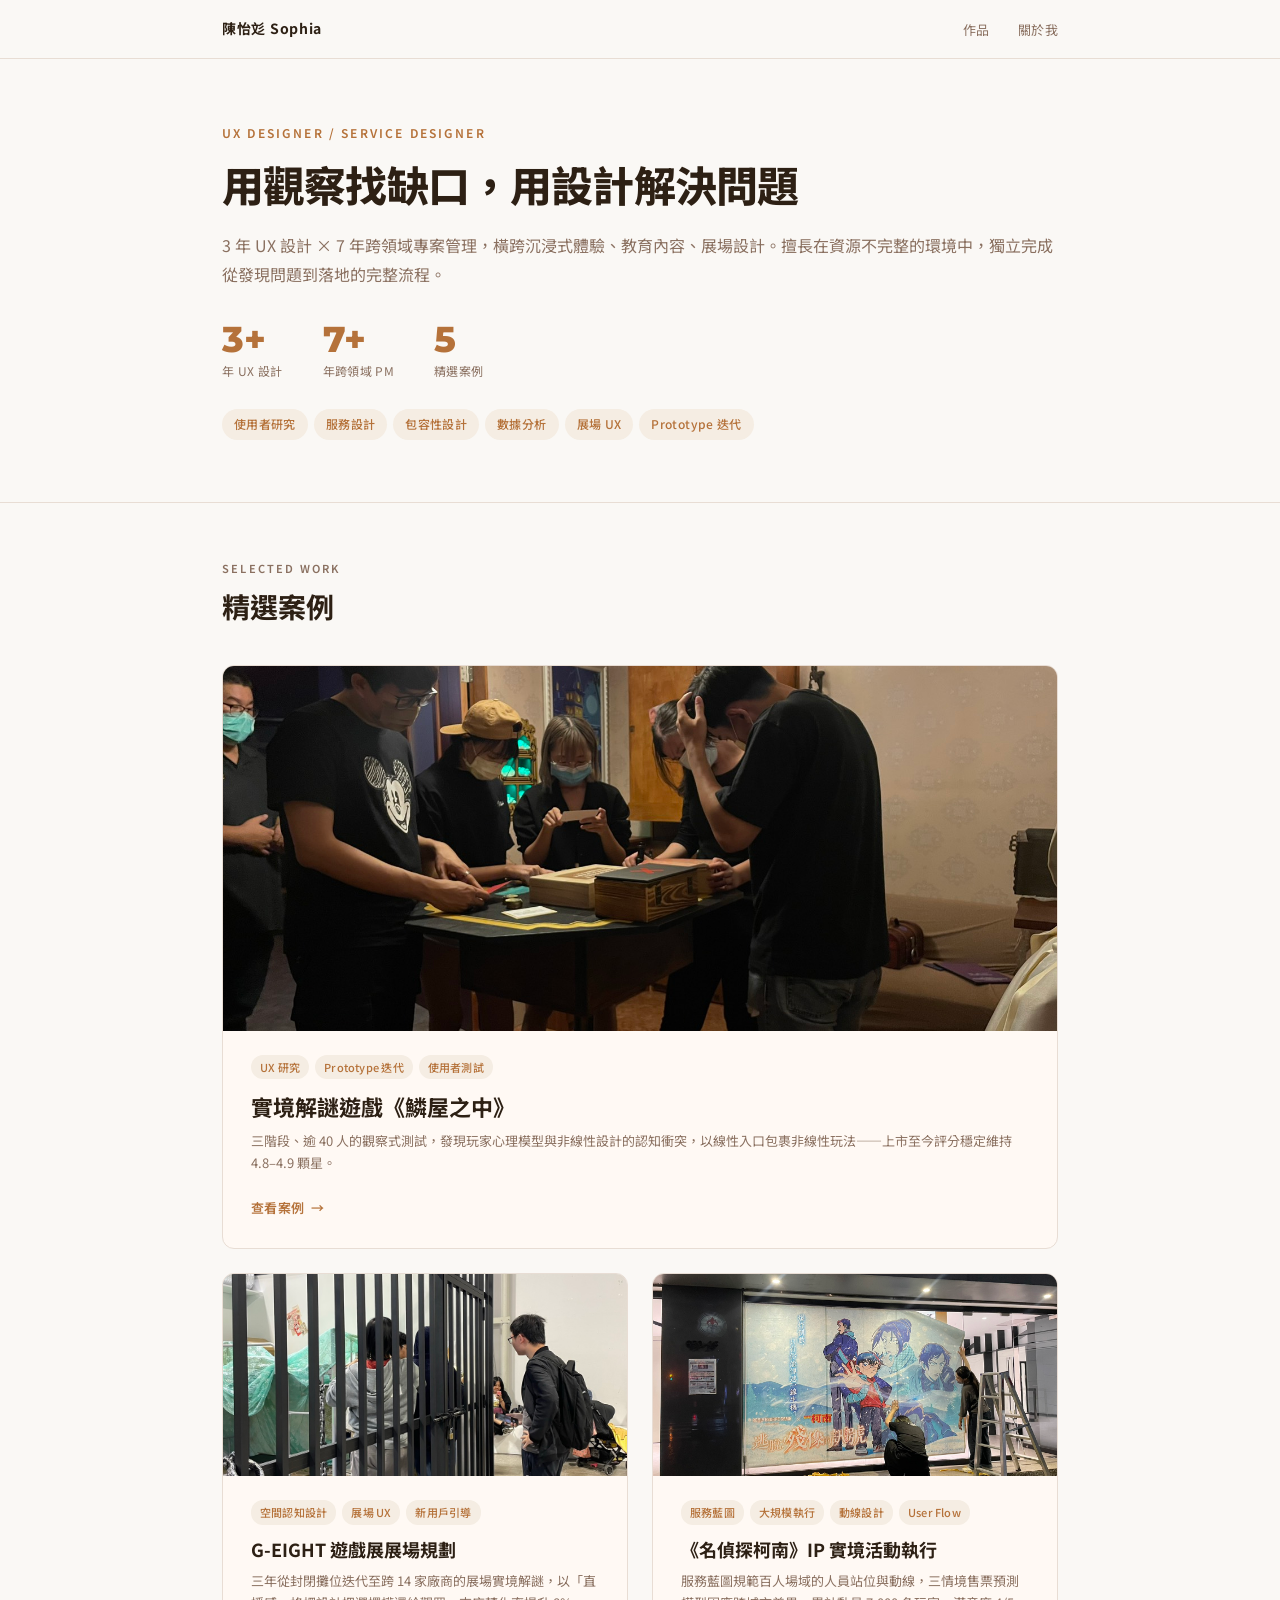
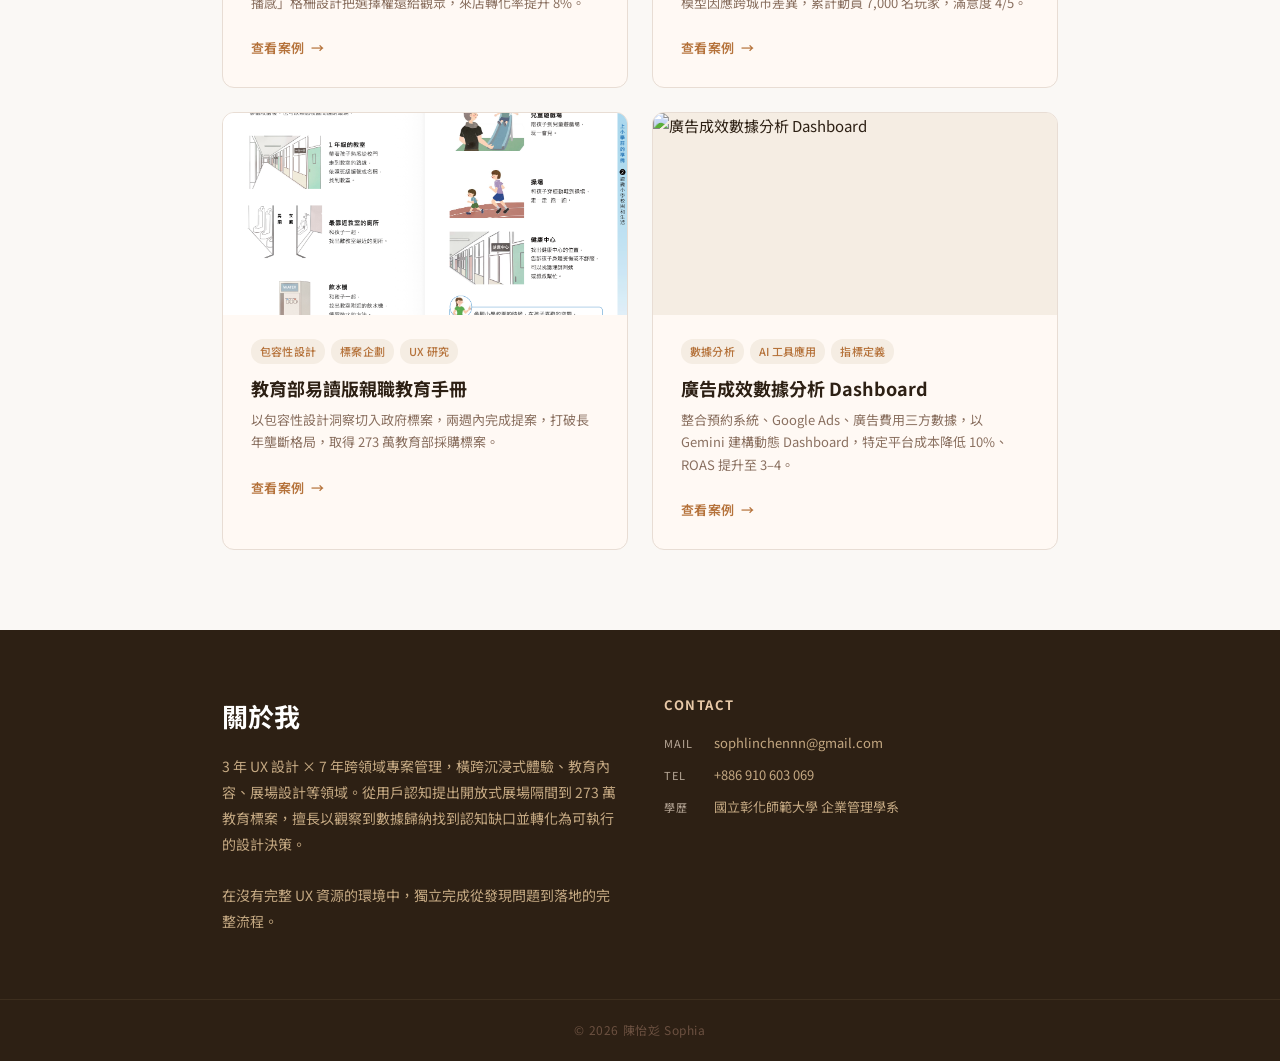
==== index.html @ 7ef81566 "Redesign portfolio v2: narrative, layout, and content overhaul - All project pages: add main.js (TOC" ====
<!DOCTYPE html>
<html lang="zh-TW">
<head>
<meta charset="UTF-8">
<meta name="viewport" content="width=device-width, initial-scale=1.0">
<title>陳怡彣 Sophia — UX 作品集</title>
<link rel="stylesheet" href="style.css">
</head>
<body>

<!-- Nav -->
<nav>
  <div class="container">
    <span class="nav-name">陳怡彣 Sophia</span>
    <ul class="nav-links">
      <li><a href="#projects">作品</a></li>
      <li><a href="#about">關於我</a></li>
    </ul>
  </div>
</nav>

<!-- Hero -->
<section class="hero">
  <div class="container">
    <p class="hero-label">UX Designer / Service Designer</p>
    <h1>用觀察找缺口，用設計解決問題</h1>
    <p class="hero-sub">3 年 UX 設計 × 7 年跨領域專案管理，橫跨沉浸式體驗、教育內容、展場設計。擅長在資源不完整的環境中，獨立完成從發現問題到落地的完整流程。</p>
    <div class="hero-stats">
      <div class="hero-stat">
        <span class="hero-stat-num">3+</span>
        <span class="hero-stat-label">年 UX 設計</span>
      </div>
      <div class="hero-stat">
        <span class="hero-stat-num">7+</span>
        <span class="hero-stat-label">年跨領域 PM</span>
      </div>
      <div class="hero-stat">
        <span class="hero-stat-num">5</span>
        <span class="hero-stat-label">精選案例</span>
      </div>
    </div>
    <div class="hero-tags">
      <span class="tag">使用者研究</span>
      <span class="tag">服務設計</span>
      <span class="tag">包容性設計</span>
      <span class="tag">數據分析</span>
      <span class="tag">展場 UX</span>
      <span class="tag">Prototype 迭代</span>
    </div>
  </div>
</section>

<!-- Projects -->
<section class="projects" id="projects">
  <div class="container">
    <div class="section-header">
      <p class="section-label">Selected Work</p>
      <h2>精選案例</h2>
    </div>

    <div class="project-grid">

      <!-- 1. 鱗屋之中 -->
      <a href="project-1.html" class="project-card">
        <div class="card-image">
          <img src="assets/鱗屋之中/鱗屋cover.jpg" alt="實境解謎遊戲《鱗屋之中》">
        </div>
        <div class="card-body">
          <div class="card-tags">
            <span class="card-tag">UX 研究</span>
            <span class="card-tag">Prototype 迭代</span>
            <span class="card-tag">使用者測試</span>
          </div>
          <h3>實境解謎遊戲《鱗屋之中》</h3>
          <p>三階段、逾 40 人的觀察式測試，發現玩家心理模型與非線性設計的認知衝突，以線性入口包裹非線性玩法——上市至今評分穩定維持 4.8–4.9 顆星。</p>
          <span class="card-link">查看案例</span>
        </div>
      </a>

      <!-- 2. G-EIGHT -->
      <a href="project-2.html" class="project-card">
        <div class="card-image">
          <img src="assets/G-EIGHT展場/G8-cover.jpg" alt="G-EIGHT 遊戲展展場規劃">
        </div>
        <div class="card-body">
          <div class="card-tags">
            <span class="card-tag">空間認知設計</span>
            <span class="card-tag">展場 UX</span>
            <span class="card-tag">新用戶引導</span>
          </div>
          <h3>G-EIGHT 遊戲展展場規劃</h3>
          <p>三年從封閉攤位迭代至跨 14 家廠商的展場實境解謎，以「直播感」格柵設計把選擇權還給觀眾，來店轉化率提升 8%。</p>
          <span class="card-link">查看案例</span>
        </div>
      </a>

      <!-- 3. 名偵探柯南 -->
      <a href="project-3.html" class="project-card">
        <div class="card-image">
          <img src="assets/名偵探柯南/柯南cover.jpg" alt="名偵探柯南 IP 實境活動">
        </div>
        <div class="card-body">
          <div class="card-tags">
            <span class="card-tag">服務藍圖</span>
            <span class="card-tag">大規模執行</span>
            <span class="card-tag">動線設計</span>
            <span class="card-tag">User Flow</span>
          </div>
          <h3>《名偵探柯南》IP 實境活動執行</h3>
          <p>服務藍圖規範百人場域的人員站位與動線，三情境售票預測模型因應跨城市差異，累計動員 7,000 名玩家，滿意度 4/5。</p>
          <span class="card-link">查看案例</span>
        </div>
      </a>

      <!-- 4. 親職教育手冊 -->
      <a href="project-4.html" class="project-card">
        <div class="card-image">
          <img src="assets/親職教育手冊/親職教育cover.png" alt="教育部易讀版親職教育手冊">
        </div>
        <div class="card-body">
          <div class="card-tags">
            <span class="card-tag">包容性設計</span>
            <span class="card-tag">標案企劃</span>
            <span class="card-tag">UX 研究</span>
          </div>
          <h3>教育部易讀版親職教育手冊</h3>
          <p>以包容性設計洞察切入政府標案，兩週內完成提案，打破長年壟斷格局，取得 273 萬教育部採購標案。</p>
          <span class="card-link">查看案例</span>
        </div>
      </a>

      <!-- 5. 廣告 Dashboard -->
      <a href="project-5.html" class="project-card">
        <div class="card-image">
          <img src="assets/廣告Dashboard/gemini-demo1.png" alt="廣告成效數據分析 Dashboard">
        </div>
        <div class="card-body">
          <div class="card-tags">
            <span class="card-tag">數據分析</span>
            <span class="card-tag">AI 工具應用</span>
            <span class="card-tag">指標定義</span>
          </div>
          <h3>廣告成效數據分析 Dashboard</h3>
          <p>整合預約系統、Google Ads、廣告費用三方數據，以 Gemini 建構動態 Dashboard，特定平台成本降低 10%、ROAS 提升至 3–4。</p>
          <span class="card-link">查看案例</span>
        </div>
      </a>

    </div>
  </div>
</section>

<!-- About -->
<section class="about" id="about">
  <div class="container">
    <div class="about-bio">
      <h2>關於我</h2>
      <p>3 年 UX 設計 × 7 年跨領域專案管理，橫跨沉浸式體驗、教育內容、展場設計等領域。從用戶認知提出開放式展場隔間到 273 萬教育標案，擅長以觀察到數據歸納找到認知缺口並轉化為可執行的設計決策。</p>
      <br>
      <p>在沒有完整 UX 資源的環境中，獨立完成從發現問題到落地的完整流程。</p>
    </div>
    <div class="about-contact">
      <h3>Contact</h3>
      <ul class="contact-list">
        <li><span>Mail</span>sophlinchennn@gmail.com</li>
        <li><span>Tel</span>+886 910 603 069</li>
        <li><span>學歷</span>國立彰化師範大學 企業管理學系</li>
      </ul>
    </div>
  </div>
</section>

<!-- Footer -->
<footer>
  <p>© 2026 陳怡彣 Sophia</p>
</footer>

</body>
</html>
---- style.css ----
/* ============================================================
   作品集共用樣式
   色調：溫和暖色調（米白底、赭土橙、奶茶棕）
   ============================================================ */

@import url('https://fonts.googleapis.com/css2?family=Montserrat:wght@600;700;800&family=Noto+Sans+TC:wght@400;500;700&display=swap');

:root {
  --bg:         #faf8f5;       /* 主背景：暖米白 */
  --bg-card:    #fff9f4;       /* 卡片背景：奶油白 */
  --bg-dark:    #2d2014;       /* 深色區塊：深咖啡 */
  --accent:     #b5723a;       /* 主色：赭土橙 */
  --accent-lt:  #e8c9a8;       /* 淡版：奶茶 */
  --accent-bg:  #f5ede3;       /* 超淡：背景用 */
  --text:       #2d2014;       /* 主文字：深咖啡 */
  --muted:      #8a7060;       /* 次要文字：暖灰棕 */
  --muted-lt:   #b8a898;       /* 更淡 */
  --rule:       #e8ddd4;       /* 分隔線 */
  --font:         "Noto Sans TC", "PingFang TC", "Microsoft JhengHei", sans-serif;
  --font-heading: "Montserrat", "Noto Sans TC", "PingFang TC", sans-serif;
}

*, *::before, *::after { box-sizing: border-box; margin: 0; padding: 0; }

html { scroll-behavior: smooth; }

body {
  font-family: var(--font);
  font-size: 15px;
  line-height: 1.7;
  color: var(--text);
  background: var(--bg);
}

a {
  color: inherit;
  text-decoration: none;
}

img {
  display: block;
  width: 100%;
  height: 100%;
  object-fit: cover;
}

/* ── Layout ──────────────────────────────────────────────── */
.container {
  max-width: 900px;
  margin: 0 auto;
  padding: 0 32px;
}

/* ── Nav ─────────────────────────────────────────────────── */
nav {
  position: sticky;
  top: 0;
  z-index: 100;
  background: var(--bg);
  border-bottom: 1px solid var(--rule);
  padding: 16px 0;
}

nav .container {
  display: flex;
  justify-content: space-between;
  align-items: center;
}

.nav-name {
  font-size: 14px;
  font-weight: 700;
  letter-spacing: 0.05em;
  color: var(--text);
}

.nav-links {
  display: flex;
  gap: 28px;
  list-style: none;
}

.nav-links a {
  font-size: 13px;
  color: var(--muted);
  letter-spacing: 0.03em;
  transition: color 0.2s;
}

.nav-links a:hover { color: var(--accent); }

/* ── Hero（首頁） ────────────────────────────────────────── */
.hero {
  padding: 64px 0 48px;
  border-bottom: 1px solid var(--rule);
}

.hero-label {
  font-size: 12px;
  letter-spacing: 0.18em;
  text-transform: uppercase;
  color: var(--accent);
  font-weight: 600;
  margin-bottom: 20px;
}

.hero h1 {
  font-family: var(--font-heading);
  font-size: 42px;
  font-weight: 800;
  line-height: 1.15;
  letter-spacing: -0.02em;
  color: var(--text);
  margin-bottom: 20px;
}

.hero-sub {
  font-size: 16px;
  color: var(--muted);
  line-height: 1.8;
  margin-bottom: 32px;
}

.hero-tags {
  display: flex;
  flex-wrap: wrap;
  gap: 8px;
}

.tag {
  font-size: 12px;
  padding: 5px 12px;
  border-radius: 20px;
  background: var(--accent-bg);
  color: var(--accent);
  font-weight: 500;
  letter-spacing: 0.03em;
}

/* ── Section 標題 ────────────────────────────────────────── */
.section-header {
  padding: 56px 0 32px;
}

.section-label {
  font-size: 11px;
  letter-spacing: 0.2em;
  text-transform: uppercase;
  color: var(--muted);
  font-weight: 600;
  margin-bottom: 8px;
}

.section-header h2 {
  font-family: var(--font-heading);
  font-size: 28px;
  font-weight: 700;
  color: var(--text);
}

/* ── Project Cards ───────────────────────────────────────── */
.projects {
  padding-bottom: 80px;
}

.project-grid {
  display: grid;
  grid-template-columns: 1fr 1fr;
  gap: 24px;
}

/* 第一張卡片全寬 */
.project-card:first-child {
  grid-column: 1 / -1;
}

.project-card {
  background: var(--bg-card);
  border: 1px solid var(--rule);
  border-radius: 12px;
  overflow: hidden;
  transition: transform 0.25s, box-shadow 0.25s;
  cursor: pointer;
}

.project-card:hover {
  transform: translateY(-4px);
  box-shadow: 0 12px 32px rgba(45, 32, 20, 0.1);
}

.card-image {
  width: 100%;
  aspect-ratio: 16 / 8;
  overflow: hidden;
  background: var(--accent-bg);
}

.project-card:first-child .card-image {
  aspect-ratio: 16 / 7;
}

.card-body {
  padding: 24px 28px 28px;
}

.card-tags {
  display: flex;
  flex-wrap: wrap;
  gap: 6px;
  margin-bottom: 12px;
}

.card-tag {
  font-size: 11px;
  padding: 3px 9px;
  border-radius: 12px;
  background: var(--accent-bg);
  color: var(--accent);
  font-weight: 500;
  letter-spacing: 0.02em;
}

.card-body h3 {
  font-size: 18px;
  font-weight: 700;
  color: var(--text);
  margin-bottom: 8px;
  line-height: 1.4;
}

.project-card:first-child .card-body h3 {
  font-size: 22px;
}

.card-body p {
  font-size: 13px;
  color: var(--muted);
  line-height: 1.7;
  margin-bottom: 20px;
}

.card-link {
  display: inline-flex;
  align-items: center;
  gap: 6px;
  font-size: 13px;
  font-weight: 600;
  color: var(--accent);
  letter-spacing: 0.03em;
}

.card-link::after {
  content: "→";
  transition: transform 0.2s;
}

.project-card:hover .card-link::after {
  transform: translateX(4px);
}

/* ── About（首頁底部） ───────────────────────────────────── */
.about {
  background: var(--bg-dark);
  color: #f5ede3;
  padding: 64px 0;
}

.about .container {
  display: grid;
  grid-template-columns: 1fr 1fr;
  gap: 48px;
  align-items: start;
}

.about h2 {
  font-size: 26px;
  font-weight: 700;
  margin-bottom: 16px;
  color: #fff;
}

.about p {
  font-size: 14px;
  line-height: 1.85;
  color: #c4a882;
}

.about-contact h3 {
  font-size: 13px;
  font-weight: 700;
  letter-spacing: 0.12em;
  text-transform: uppercase;
  color: var(--accent-lt);
  margin-bottom: 16px;
}

.contact-list {
  list-style: none;
  display: flex;
  flex-direction: column;
  gap: 10px;
}

.contact-list li {
  font-size: 13px;
  color: #c4a882;
  display: flex;
  align-items: center;
  gap: 10px;
}

.contact-list li span {
  font-size: 11px;
  letter-spacing: 0.1em;
  text-transform: uppercase;
  color: var(--muted-lt);
  min-width: 40px;
}

/* ── Footer ──────────────────────────────────────────────── */
footer {
  background: var(--bg-dark);
  border-top: 1px solid #3d2e1e;
  padding: 20px 0;
  text-align: center;
}

footer p {
  font-size: 12px;
  color: #6b5040;
  letter-spacing: 0.05em;
}

/* ── Project Page ────────────────────────────────────────── */
.project-hero {
  height: 420px;
  overflow: hidden;
  position: relative;
  background: var(--accent-bg);
}

/* ── Hero B variant（淺色疊層）────────────────────────────── */
.project-hero-overlay--light {
  background: linear-gradient(to top, rgba(245,237,227,0.92) 0%, rgba(245,237,227,0.5) 50%, transparent 80%);
}

.project-hero-text--light {
  background: none;
  backdrop-filter: none;
  border-radius: 0;
  margin: 0 48px 40px;
}

.project-hero-text--light h1 {
  color: var(--text);
}

.project-hero-text--light p {
  color: var(--muted);
}

.project-hero--image-only {
  height: 360px;
}
.project-hero--short {
  height: 240px;
}

.project-hero-below {
  max-width: 960px;
  margin: 0 auto;
  padding: 28px 32px 32px;
  border-bottom: 1px solid rgba(181, 114, 58, 0.12);
}

.project-intro {
  margin-bottom: 24px;
}

.project-hero-title {
  font-family: var(--font-heading);
  font-size: 28px;
  font-weight: 800;
  color: var(--text);
  line-height: 1.25;
  margin: 10px 0 10px;
}

.project-hero-desc {
  font-size: 15px;
  color: var(--muted);
  line-height: 1.75;
  margin: 0;
}

.project-summary {
  font-size: 15px;
  color: var(--muted);
  line-height: 1.75;
  margin-bottom: 24px;
  max-width: 600px;
}

.project-hero img {
  width: 100%;
  height: 100%;
  object-fit: cover;
}

.project-hero-overlay {
  position: absolute;
  inset: 0;
  background: linear-gradient(to top, rgba(45,32,20,0.7) 0%, transparent 60%);
  display: flex;
  align-items: flex-end;
}

.project-hero-text {
  padding: 32px 40px;
  color: #fff;
  background: rgba(30, 18, 8, 0.35);
  backdrop-filter: blur(3px);
  border-radius: 8px;
  margin: 0 40px 40px;
  max-width: 600px;
}

.project-hero-text .hero-label {
  color: var(--accent-lt);
  margin-bottom: 12px;
}

.project-hero-text h1 {
  font-size: 36px;
  font-weight: 800;
  line-height: 1.2;
  margin-bottom: 10px;
  color: #fff;
}

.project-hero-text p {
  font-size: 15px;
  color: rgba(255,255,255,0.8);
  max-width: 560px;
}

/* ── Project Content ─────────────────────────────────────── */
.project-content {
  max-width: 720px;
  margin: 0 auto;
  padding: 56px 32px 80px;
}

.project-meta {
  display: flex;
  flex-wrap: wrap;
  gap: 32px;
  padding: 24px 0;
  border-top: 1px solid var(--rule);
  border-bottom: 1px solid var(--rule);
  margin-bottom: 48px;
}

.meta-item {
  display: flex;
  flex-direction: column;
  gap: 4px;
}

.meta-label {
  font-size: 10px;
  letter-spacing: 0.18em;
  text-transform: uppercase;
  color: var(--muted-lt);
  font-weight: 600;
}

.meta-value {
  font-size: 13px;
  color: var(--text);
  font-weight: 500;
}

/* ── Content Sections ────────────────────────────────────── */
.content-section {
  margin-bottom: 48px;
}

.content-section h2 {
  font-family: var(--font-heading);
  font-size: 20px;
  font-weight: 700;
  letter-spacing: 0.01em;
  color: var(--accent);
  border-left: 3px solid var(--accent);
  padding-left: 12px;
  margin-bottom: 20px;
}

.content-section h3 {
  font-size: 16px;
  font-weight: 700;
  color: var(--text);
  margin: 24px 0 8px;
}

.content-section p {
  font-size: 14px;
  line-height: 1.85;
  color: #3d2e1e;
  margin-bottom: 12px;
}

.content-section ul {
  list-style: none;
  padding: 0;
  margin-bottom: 12px;
}

.content-section ul li {
  font-size: 14px;
  line-height: 1.85;
  color: #3d2e1e;
  padding-left: 18px;
  position: relative;
  margin-bottom: 6px;
}

.content-section ul li::before {
  content: "▸";
  position: absolute;
  left: 0;
  color: var(--accent);
  font-size: 11px;
  top: 4px;
}

/* 強調數字 */
.stat-highlight {
  display: inline-block;
  font-size: 13px;
  font-weight: 700;
  color: var(--accent);
  background: var(--accent-bg);
  padding: 2px 8px;
  border-radius: 4px;
}

/* 成果區塊 */
.outcomes {
  background: var(--accent-bg);
  border-radius: 10px;
  padding: 24px 28px;
  margin: 24px 0;
}

.outcomes h3 {
  font-size: 12px;
  letter-spacing: 0.15em;
  text-transform: uppercase;
  color: var(--accent);
  font-weight: 700;
  margin-bottom: 16px;
}

.outcome-list {
  list-style: none;
  display: flex;
  flex-direction: column;
  gap: 10px;
}

.outcome-list li {
  font-size: 14px;
  color: var(--text);
  padding-left: 0;
  display: flex;
  align-items: baseline;
  gap: 10px;
}

.outcome-list li::before { display: none; }

.outcome-num {
  font-family: var(--font-heading);
  font-size: 24px;
  font-weight: 800;
  color: var(--accent);
  line-height: 1;
  min-width: fit-content;
}

/* ── 圖片區塊 ────────────────────────────────────────────── */
.image-block {
  margin: 32px 0;
  border-radius: 10px;
  overflow: hidden;
  background: var(--accent-bg);
}

.image-block img {
  width: 100%;
  height: auto;
  object-fit: contain;
  max-height: 480px;
}

.image-caption {
  font-size: 12px;
  color: var(--muted);
  padding: 10px 16px;
  background: var(--bg-card);
  border-top: 1px solid var(--rule);
}

/* ── 外部連結區塊 ───────────────────────────────────────────── */
.external-link-block {
  display: flex;
  align-items: center;
  justify-content: space-between;
  text-decoration: none;
  background: #fff;
  border: 2px solid var(--accent);
  border-radius: 10px;
  padding: 18px 24px;
  margin-top: 20px;
  transition: background 0.2s;
}

.external-link-block:hover {
  background: var(--accent-bg);
}

.external-link-content {
  display: flex;
  flex-direction: column;
  gap: 4px;
}

.external-link-label {
  font-size: 11px;
  font-weight: 600;
  color: var(--accent);
  text-transform: uppercase;
  letter-spacing: 0.08em;
  margin: 0;
}

.external-link-title {
  font-size: 14px;
  color: var(--text);
  font-weight: 500;
  margin: 0;
}

.external-link-arrow {
  font-size: 20px;
  color: var(--accent);
  flex-shrink: 0;
  margin-left: 16px;
}

/* ── 成果雙欄 ────────────────────────────────────────────── */
.result-grid {
  display: grid;
  grid-template-columns: 1fr 1fr;
  gap: 24px;
  align-items: start;
  margin: 32px 0;
}

.result-grid .image-block {
  margin: 0;
}

.result-grid .outcomes {
  margin: 0;
  height: 100%;
}

@media (max-width: 640px) {
  .result-grid {
    grid-template-columns: 1fr;
  }
}

/* ── 影片區塊 ────────────────────────────────────────────── */
.video-block {
  margin: 32px 0;
  border-radius: 10px;
  overflow: hidden;
  background: #1a1008;
}

.video-block video {
  width: 100%;
  display: block;
  max-height: 400px;
  object-fit: cover;
}

.video-caption {
  font-size: 12px;
  color: var(--muted);
  padding: 10px 16px;
  background: var(--bg-card);
  border-top: 1px solid var(--rule);
}

/* ── 表格 ────────────────────────────────────────────────── */
.content-table {
  width: 100%;
  border-collapse: collapse;
  margin: 20px 0;
  font-size: 13px;
}

.content-table th {
  text-align: left;
  padding: 10px 14px;
  background: var(--accent-bg);
  color: var(--accent);
  font-size: 11px;
  letter-spacing: 0.1em;
  text-transform: uppercase;
  font-weight: 700;
  border-bottom: 2px solid var(--accent-lt);
}

.content-table td {
  padding: 10px 14px;
  border-bottom: 1px solid var(--rule);
  color: #3d2e1e;
  vertical-align: top;
  line-height: 1.6;
}

.content-table tr:last-child td { border-bottom: none; }

/* ── 專案導覽 ────────────────────────────────────────────── */
.project-nav {
  display: grid;
  grid-template-columns: 1fr 1fr;
  gap: 16px;
  margin-top: 64px;
  padding-top: 32px;
  border-top: 1px solid var(--rule);
}

.project-nav-item {
  padding: 20px 24px;
  background: var(--bg-card);
  border: 1px solid var(--rule);
  border-radius: 10px;
  transition: border-color 0.2s, transform 0.2s;
}

.project-nav-item:hover {
  border-color: var(--accent-lt);
  transform: translateY(-2px);
}

.project-nav-item .nav-dir {
  font-size: 11px;
  letter-spacing: 0.15em;
  text-transform: uppercase;
  color: var(--muted-lt);
  margin-bottom: 6px;
}

.project-nav-item .nav-title {
  font-size: 14px;
  font-weight: 700;
  color: var(--text);
}

.project-nav-item.next { text-align: right; }

/* ── Back to index ───────────────────────────────────────── */
.back-link {
  display: inline-flex;
  align-items: center;
  gap: 6px;
  font-size: 13px;
  color: var(--muted);
  padding: 20px 0 0;
  transition: color 0.2s;
}

.back-link:hover { color: var(--accent); }

.back-link::before { content: "←"; }

/* ── Hero label 底色 ─────────────────────────────────────── */
.hero-tags {
  display: flex;
  flex-wrap: wrap;
  gap: 6px;
  margin-bottom: 14px;
}

.hero-tag {
  font-size: 11px;
  padding: 3px 10px;
  border-radius: 12px;
  background: rgba(255,255,255,0.18);
  backdrop-filter: blur(4px);
  border: 1px solid rgba(255,255,255,0.3);
  color: #fff;
  font-weight: 500;
  letter-spacing: 0.04em;
}

/* ── Meta 字體修正 ───────────────────────────────────────── */
.meta-label {
  font-size: 11px;
}

.meta-value {
  font-size: 14px;
}

/* ── 專案頁面寬容器 + TOC 側欄 ───────────────────────────── */
.project-content {
  max-width: 960px;
}

.project-layout {
  display: flex;
  gap: 48px;
  align-items: flex-start;
}

.project-main {
  flex: 1;
  min-width: 0;
}

/* ── TOC 桌面側欄 ────────────────────────────────────────── */
.toc {
  width: 160px;
  flex-shrink: 0;
  position: sticky;
  top: 88px;
  align-self: flex-start;
}

.toc-back {
  display: block;
  font-size: 12px;
  color: var(--muted);
  margin-bottom: 20px;
  padding-left: 12px;
  text-decoration: none;
  transition: color 0.2s;
}

.toc-back:hover {
  color: var(--accent);
}

.toc-title {
  font-size: 11px;
  font-weight: 700;
  color: var(--muted-lt);
  text-transform: uppercase;
  letter-spacing: 0.12em;
  margin-bottom: 12px;
  padding-left: 12px;
}

.toc ul {
  list-style: none;
  padding: 0;
  margin: 0;
}

.toc ul li a {
  display: block;
  font-size: 13px;
  color: var(--muted);
  text-decoration: none;
  padding: 5px 0 5px 12px;
  border-left: 2px solid var(--rule);
  line-height: 1.4;
  transition: color 0.2s, border-color 0.2s;
}

.toc ul li a:hover {
  color: var(--accent);
  border-left-color: var(--accent);
}

/* ── TOC 手機浮動按鈕 ────────────────────────────────────── */
.toc-mobile {
  display: none;
  position: fixed;
  bottom: 24px;
  right: 20px;
  z-index: 200;
}

.toc-mobile summary {
  list-style: none;
  background: var(--accent);
  color: #fff;
  padding: 10px 18px;
  border-radius: 24px;
  font-size: 13px;
  font-weight: 600;
  cursor: pointer;
  box-shadow: 0 4px 16px rgba(116,66,16,0.3);
  user-select: none;
}

.toc-mobile summary::-webkit-details-marker { display: none; }

.toc-mobile-list {
  position: absolute;
  bottom: calc(100% + 8px);
  right: 0;
  background: #fff;
  border: 1.5px solid var(--rule);
  border-radius: 10px;
  padding: 8px 0;
  width: 150px;
  box-shadow: 0 8px 24px rgba(0,0,0,0.12);
}

.toc-mobile-list a {
  display: block;
  padding: 9px 16px;
  font-size: 13px;
  color: var(--text);
  text-decoration: none;
}

.toc-mobile-list a:hover {
  background: var(--accent-bg);
  color: var(--accent);
}

/* ── Lightbox ────────────────────────────────────────────── */
.thumb-link {
  display: block;
  position: relative;
  cursor: zoom-in;
  border-radius: 10px;
  overflow: hidden;
  background: var(--accent-bg);
  -webkit-tap-highlight-color: transparent;
  outline: none;
}

.thumb-link img {
  width: 100%;
  height: 200px;
  object-fit: cover;
  display: block;
  transition: opacity 0.2s;
}

.thumb-link:hover img { opacity: 0.88; }

.thumb-hint {
  position: absolute;
  bottom: 8px;
  right: 10px;
  background: rgba(0,0,0,0.5);
  color: #fff;
  font-size: 11px;
  padding: 3px 8px;
  border-radius: 4px;
  pointer-events: none;
}

/* ── Dialog Lightbox ─────────────────────────────────────── */
dialog.lightbox {
  border: none;
  background: transparent;
  padding: 0;
  margin: auto;
  max-width: 75vw;
  max-height: 85vh;
  overflow: hidden;
  outline: none;
  -webkit-tap-highlight-color: transparent;
}

@media (max-width: 768px) {
  dialog.lightbox {
    max-width: 95vw;
    max-height: 90vh;
  }
}

dialog.lightbox::backdrop {
  background: rgba(0,0,0,0.75);
  cursor: zoom-out;
}

dialog.lightbox img {
  width: 100%;
  max-height: 85vh;
  object-fit: contain;
  border-radius: 8px;
  display: block;
  box-shadow: 0 8px 40px rgba(0,0,0,0.4);
}

/* ── Design Decision Cards ───────────────────────────────── */
.design-cards {
  display: grid;
  grid-template-columns: 1fr 1fr;
  gap: 16px;
  margin: 20px 0 8px;
}

.design-card {
  background: var(--bg-card);
  border: 1px solid var(--rule);
  border-radius: 10px;
  padding: 20px;
}

.design-card-icon {
  font-size: 20px;
  margin-bottom: 10px;
  color: var(--accent);
  font-weight: 800;
  letter-spacing: -0.02em;
}

.design-card h4 {
  font-size: 14px;
  font-weight: 700;
  color: var(--text);
  margin-bottom: 8px;
}

.design-card p {
  font-size: 13px;
  line-height: 1.7;
  color: var(--muted);
  margin: 0;
}

/* ── Demo Image Grid ─────────────────────────────────────── */
.demo-grid {
  display: grid;
  grid-template-columns: 1fr 1fr;
  gap: 12px;
  margin: 20px 0 6px;
}

.demo-grid .thumb-link {
  background: var(--accent-bg);
  cursor: zoom-in;
}

.demo-grid .thumb-link img {
  height: 160px;
  object-fit: cover;
}

@media (max-width: 640px) {
  .demo-grid { grid-template-columns: 1fr; }
}

/* ── Validation Flow ─────────────────────────────────────── */
.validation-flow {
  display: flex;
  align-items: flex-start;
  gap: 8px;
  margin: 20px 0 8px;
}

.validation-step {
  flex: 1;
  background: var(--bg-card);
  border: 1px solid var(--rule);
  border-radius: 10px;
  padding: 20px;
}

.validation-tag {
  display: inline-block;
  background: var(--accent);
  color: #fff;
  font-size: 11px;
  font-weight: 700;
  letter-spacing: 0.06em;
  padding: 3px 10px;
  border-radius: 20px;
  margin-bottom: 12px;
}

.validation-step h4 {
  font-size: 14px;
  font-weight: 700;
  color: var(--text);
  margin-bottom: 12px;
  line-height: 1.4;
}

.validation-method,
.validation-signal {
  font-size: 11px !important;
  font-weight: 700;
  letter-spacing: 0.08em;
  text-transform: uppercase;
  color: var(--muted-lt) !important;
  margin: 10px 0 4px !important;
}

.validation-step p {
  font-size: 13px;
  line-height: 1.65;
  color: var(--muted);
  margin: 0;
}

.validation-arrow {
  font-size: 22px;
  color: var(--accent);
  padding-top: 44px;
  flex-shrink: 0;
  font-weight: 700;
}

@media (max-width: 768px) {
  .design-cards { grid-template-columns: 1fr; }
  .validation-flow { flex-direction: column; }
  .validation-arrow { padding-top: 0; transform: rotate(90deg); align-self: center; }
}

/* ── Demo Video ──────────────────────────────────────────── */
.demo-video {
  width: 100%;
  height: 160px;
  object-fit: cover;
  border-radius: 10px;
  display: block;
  pointer-events: none;
}

/* ── Decision Compare ────────────────────────────────────── */
.decision-compare {
  display: grid;
  grid-template-columns: 1fr 1fr;
  gap: 12px;
  margin: 20px 0 8px;
}

.decision-option {
  border-radius: 10px;
  padding: 20px;
  border: 1.5px solid var(--rule);
}

.decision-reject {
  background: #faf8f5;
  border-left: 4px solid var(--muted-lt);
  opacity: 0.65;
}

.decision-adopt {
  background: var(--accent-bg);
  border-color: var(--rule);
  border-left: 4px solid var(--accent);
}

.decision-label {
  font-size: 11px !important;
  font-weight: 700 !important;
  letter-spacing: 0.08em;
  margin-bottom: 8px !important;
  color: var(--muted) !important;
}

.decision-adopt .decision-label {
  color: var(--accent) !important;
}

.decision-option h4 {
  font-size: 14px;
  font-weight: 700;
  color: var(--text);
  margin-bottom: 8px;
}

.decision-option p:last-child {
  font-size: 13px;
  line-height: 1.7;
  color: var(--muted);
  margin: 0;
}

@media (max-width: 640px) {
  .decision-compare { grid-template-columns: 1fr; }
}

/* ── Trello Structure ────────────────────────────────────── */
.trello-structure {
  margin: 20px 0 8px;
  display: flex;
  flex-direction: column;
  align-items: center;
  gap: 0;
}

.trello-row {
  width: 100%;
}

.trello-node {
  border-radius: 10px;
  padding: 16px 20px;
  width: 100%;
}

.trello-node-label {
  font-size: 11px !important;
  font-weight: 700 !important;
  letter-spacing: 0.1em;
  text-transform: uppercase;
  color: var(--muted-lt) !important;
  margin-bottom: 6px !important;
}

.trello-node p:last-child {
  font-size: 13px;
  color: var(--muted);
  margin: 0;
  line-height: 1.6;
}

.trello-observe {
  background: var(--accent-bg);
  border: 1px solid var(--rule);
}

.trello-room {
  background: var(--bg-card);
  border: 1px solid var(--rule);
}

.trello-connector {
  font-size: 12px;
  color: var(--muted-lt);
  text-align: center;
  padding: 8px 0;
  letter-spacing: 0.04em;
}

.trello-types {
  display: grid;
  grid-template-columns: repeat(4, 1fr);
  gap: 8px;
}

.trello-type {
  background: var(--bg-card);
  border: 1px solid var(--rule);
  border-radius: 8px;
  padding: 12px;
  text-align: center;
  font-size: 13px;
  font-weight: 600;
  color: var(--text);
}

.trello-priority {
  background: var(--bg-card);
  border: 1px solid var(--accent-lt);
}

.trello-priority-tags {
  display: flex;
  align-items: center;
  gap: 10px;
  flex-wrap: wrap;
  margin-top: 4px;
}

.trello-priority-tags span {
  font-size: 13px;
  color: var(--text);
  background: var(--accent-bg);
  padding: 3px 10px;
  border-radius: 20px;
  font-weight: 500;
}

.trello-times {
  background: none !important;
  padding: 0 !important;
  color: var(--muted-lt) !important;
  font-weight: 400 !important;
}

.trello-arrow-right {
  background: none !important;
  padding: 0 !important;
  color: var(--muted) !important;
  font-size: 12px !important;
}

@media (max-width: 640px) {
  .trello-types { grid-template-columns: repeat(2, 1fr); }
}

/* ── Responsive ──────────────────────────────────────────── */
@media (max-width: 768px) {
  .toc { display: none; }
  .toc-mobile { display: block; }
  .project-layout { display: block; }
  .project-content { max-width: 100%; }
  .decision-compare { grid-template-columns: 1fr; }
  .content-table { display: block; overflow-x: auto; -webkit-overflow-scrolling: touch; }
  .project-hero--image-only { height: 240px; }
  .project-content { padding: 32px 20px 60px; }
  .project-meta { gap: 20px; }
}

@media (max-width: 640px) {
  .hero h1 { font-size: 32px; }
  .project-grid { grid-template-columns: 1fr; }
  .project-card:first-child { grid-column: auto; }
  .about .container { grid-template-columns: 1fr; }
  .project-nav { grid-template-columns: 1fr; }
  .project-hero-title { font-size: 22px; }
  .project-hero-desc { font-size: 14px; }
  .hero-stats { gap: 24px; }
  .hero-stat-num { font-size: 30px; }
}

/* ── Hero Stats（首頁數字統計）──────────────────────────── */
.hero-stats {
  display: flex;
  gap: 40px;
  margin: 32px 0 28px;
}

.hero-stat {
  display: flex;
  flex-direction: column;
  gap: 4px;
}

.hero-stat-num {
  font-family: var(--font-heading);
  font-size: 36px;
  font-weight: 800;
  color: var(--accent);
  line-height: 1;
}

.hero-stat-label {
  font-size: 12px;
  color: var(--muted);
  letter-spacing: 0.03em;
}

/* ── Insight Pull（洞察框）──────────────────────────────── */
.insight-pull {
  margin: 28px 0;
  padding: 22px 28px;
  background: #fff;
  border: 1.5px solid var(--accent-lt);
  border-left: 4px solid var(--accent);
  border-radius: 0 10px 10px 0;
}

.insight-label {
  font-size: 10px;
  font-weight: 700;
  letter-spacing: 0.2em;
  text-transform: uppercase;
  color: var(--accent);
  margin-bottom: 10px;
}

.insight-pull p {
  font-size: 15px !important;
  font-weight: 600 !important;
  color: var(--text) !important;
  line-height: 1.7 !important;
  margin: 0 !important;
}
.insight-pull ol,
.insight-pull ul {
  color: var(--text);
  font-size: 15px;
  font-weight: 600;
  line-height: 1.9;
  margin-top: 6px;
}
.insight-pull li { margin: 0; }

/* ── User Quote（使用者引言）────────────────────────────── */
.user-quote {
  position: relative;
  margin: 28px 0;
  padding: 24px 28px 20px 48px;
  background: var(--accent-bg);
  border-radius: 10px;
}

.user-quote::before {
  content: "\201C";
  position: absolute;
  top: 10px;
  left: 16px;
  font-size: 52px;
  color: var(--accent);
  opacity: 0.35;
  line-height: 1;
  font-family: Georgia, "Times New Roman", serif;
}

.user-quote blockquote {
  font-size: 16px;
  font-weight: 600;
  line-height: 1.75;
  color: var(--text);
  margin: 0 0 10px;
  font-style: normal;
}

.user-quote cite {
  font-size: 12px;
  color: var(--muted);
  font-style: normal;
  letter-spacing: 0.04em;
}

/* ── TOC Active State ────────────────────────────────────── */
.toc ul li a.active {
  color: var(--accent);
  border-left-color: var(--accent);
  font-weight: 600;
}

/* ── Scroll Fade-in ──────────────────────────────────────── */
.fade-in {
  opacity: 0;
  transform: translateY(18px);
  transition: opacity 0.5s ease, transform 0.5s ease;
}

.fade-in.visible {
  opacity: 1;
  transform: none;
}

/* ── Before / After 統計對比 ─────────────────────────────── */
.stat-compare {
  display: grid;
  grid-template-columns: 1fr auto 1fr;
  gap: 12px;
  align-items: center;
  margin: 24px 0;
}

.stat-compare-side {
  background: var(--bg-card);
  border: 1px solid var(--rule);
  border-radius: 10px;
  padding: 20px;
}

.stat-compare-side.after {
  background: var(--accent-bg);
  border-color: var(--accent-lt);
}

.stat-compare-label {
  font-size: 10px;
  font-weight: 700;
  letter-spacing: 0.18em;
  text-transform: uppercase;
  color: var(--muted-lt);
  margin-bottom: 14px;
}

.stat-compare-side.after .stat-compare-label {
  color: var(--accent);
}

.stat-row {
  display: flex;
  align-items: baseline;
  gap: 10px;
  margin-bottom: 10px;
}

.stat-row:last-child { margin-bottom: 0; }

.stat-frac {
  font-family: var(--font-heading);
  font-size: 26px;
  font-weight: 800;
  color: var(--muted);
  line-height: 1;
  flex-shrink: 0;
}

.stat-compare-side.after .stat-frac {
  color: var(--accent);
}

.stat-row > span:last-child {
  font-size: 12px;
  color: var(--muted);
  line-height: 1.5;
}

.stat-compare-arrow {
  font-size: 20px;
  color: var(--accent-lt);
  font-weight: 700;
  text-align: center;
}

@media (max-width: 640px) {
  .stat-compare {
    grid-template-columns: 1fr;
  }
  .stat-compare-arrow {
    transform: rotate(90deg);
    justify-self: center;
  }
}

/* ── Trello 看板示意圖 ───────────────────────────────────── */
.trello-board-demo {
  margin: 20px 0 8px;
}

.trello-columns {
  display: grid;
  grid-template-columns: repeat(3, 1fr);
  gap: 8px;
  margin-bottom: 14px;
}

.trello-col-header {
  background: var(--accent-bg);
  border: 1px solid var(--accent-lt);
  border-radius: 8px;
  padding: 8px 12px;
  font-family: var(--font-heading);
  font-size: 13px;
  font-weight: 700;
  color: var(--accent);
  text-align: center;
}

.trello-card-example {
  background: #fff;
  border: 1px solid var(--rule);
  border-radius: 8px;
  padding: 14px 16px;
  margin-bottom: 12px;
  box-shadow: 0 2px 8px rgba(45,32,20,0.05);
}

.trello-card-header {
  display: flex;
  align-items: center;
  gap: 8px;
  margin-bottom: 8px;
  flex-wrap: wrap;
}

.trello-type-tag {
  font-size: 11px;
  font-weight: 700;
  padding: 2px 8px;
  border-radius: 4px;
  background: var(--accent-bg);
  color: var(--accent);
}

.priority-dot {
  width: 10px;
  height: 10px;
  border-radius: 50%;
  flex-shrink: 0;
}

.priority-dot.red    { background: #d94f4f; }
.priority-dot.yellow { background: #c9940a; }
.priority-dot.blue   { background: #4a7fb5; }
.priority-dot.green  { background: #4e9e6e; }

.scope-badge {
  font-size: 10px;
  font-weight: 700;
  padding: 2px 7px;
  border-radius: 4px;
  letter-spacing: 0.04em;
}

.scope-badge.global {
  background: var(--accent-bg);
  color: var(--accent);
  border: 1px solid var(--accent-lt);
}

.scope-badge.local {
  background: var(--bg);
  color: var(--muted);
  border: 1px solid var(--rule);
}

.trello-card-title {
  font-size: 13px;
  color: var(--text);
  line-height: 1.5;
}

.trello-legend {
  display: flex;
  flex-wrap: wrap;
  gap: 10px 20px;
  padding: 12px 16px;
  background: var(--bg);
  border-radius: 8px;
  border: 1px solid var(--rule);
  margin-top: 4px;
}

.legend-item {
  display: flex;
  align-items: center;
  gap: 6px;
  font-size: 12px;
  color: var(--muted);
}

/* ── Service Blueprint ───────────────────────────────────── */
.service-blueprint-wrap {
  overflow-x: auto;
  -webkit-overflow-scrolling: touch;
  margin: 20px 0;
  border-radius: 10px;
  border: 1px solid var(--rule);
}

.service-blueprint {
  min-width: 600px;
  width: 100%;
  border-collapse: collapse;
  font-size: 12px;
}

.service-blueprint thead th {
  padding: 10px 12px;
  background: var(--accent-bg);
  color: var(--accent);
  font-weight: 700;
  font-size: 11px;
  letter-spacing: 0.04em;
  border-right: 1px solid var(--rule);
  border-bottom: 2px solid var(--accent-lt);
  text-align: center;
  vertical-align: bottom;
  line-height: 1.4;
}

.service-blueprint thead th:first-child {
  width: 68px;
  background: transparent;
  border-bottom-color: transparent;
}

.service-blueprint thead th.bp-phase-perf {
  background: #f0e4d0;
}

.bp-time-note {
  display: block;
  font-size: 10px;
  font-weight: 400;
  color: var(--muted);
  margin-top: 3px;
  letter-spacing: 0;
}

.service-blueprint td {
  padding: 12px;
  border-right: 1px solid var(--rule);
  border-bottom: 1px solid var(--rule);
  line-height: 1.55;
  vertical-align: top;
  color: var(--muted);
  font-size: 12px;
}

.service-blueprint td.bp-role {
  background: var(--bg-dark);
  color: rgba(255,255,255,0.75);
  font-size: 11px;
  font-weight: 700;
  text-align: center;
  vertical-align: middle;
  line-height: 1.5;
  letter-spacing: 0.02em;
}

.service-blueprint tr.bp-player td { background: #fff; color: var(--text); }
.service-blueprint tr.bp-front td  { background: var(--bg-card); }
.service-blueprint tr.bp-back td   { background: var(--bg); }

.service-blueprint td.bp-perf {
  background: #fef5eb;
  color: var(--text);
  font-weight: 500;
}

.bp-sub-note {
  display: block;
  font-size: 11px;
  color: var(--accent);
  margin-top: 6px;
  font-weight: 600;
}

.service-blueprint tr.bp-divider td {
  background: var(--rule);
  padding: 3px 12px;
  font-size: 10px;
  color: var(--muted);
  font-weight: 700;
  letter-spacing: 0.14em;
  text-transform: uppercase;
  border-bottom: none;
}

/* ── Validation Flow 手機版修正 ──────────────────────────── */
@media (max-width: 768px) {
  .validation-flow {
    flex-direction: column;
    gap: 0;
  }
  .validation-step {
    border-radius: 8px;
    flex: none;
    width: 100%;
  }
  .validation-arrow {
    padding: 2px 0;
    font-size: 14px;
    align-self: center;
    transform: rotate(90deg);
  }
}

/* ── Panel list (numbered rows) ── */
.panel-list {
  margin: 20px 0;
  border: 1px solid var(--rule);
  border-radius: 10px;
  overflow: hidden;
}
.panel-item {
  display: flex;
  gap: 16px;
  padding: 12px 16px;
  border-bottom: 1px solid var(--rule);
  align-items: baseline;
}
.panel-item:last-child { border-bottom: none; }
.panel-label {
  font-weight: 700;
  font-size: 13px;
  color: var(--accent);
  white-space: nowrap;
  min-width: 130px;
}
.panel-desc {
  font-size: 13px;
  color: var(--muted);
  line-height: 1.7;
}

/* ── Demo explain (left text + right image) ── */
.demo-explain {
  display: grid;
  grid-template-columns: 1fr 1.5fr;
  gap: 24px;
  align-items: start;
  margin: 24px 0;
  padding-bottom: 28px;
  border-bottom: 1px solid var(--rule);
}
.demo-explain:last-child {
  border-bottom: none;
  padding-bottom: 0;
}
.demo-explain-text h4 {
  font-size: 14px;
  font-weight: 700;
  margin: 0 0 8px;
  color: var(--text);
}
.demo-explain-text p {
  font-size: 13px;
  color: var(--muted);
  line-height: 1.75;
  margin: 0;
}
.demo-explain-img img {
  width: 100%;
  max-width: 100%;
  border-radius: 8px;
  border: 1px solid var(--rule);
  display: block;
  image-rendering: -webkit-optimize-contrast;
}
@media (max-width: 768px) {
  .demo-explain {
    grid-template-columns: 1fr;
  }
}

/* ── Proposal core bar ── */
.proposal-core-bar {
  background: var(--accent);
  color: #fff;
  text-align: center;
  font-weight: 700;
  font-size: 15px;
  padding: 14px 24px;
  border-radius: 10px;
  margin: 16px 0 16px;
  letter-spacing: 0.03em;
}

/* ── Hub diagram ── */
.hub-diagram {
  display: grid;
  grid-template-columns: 1fr 120px 1fr;
  grid-template-rows: auto 120px auto;
  gap: 12px;
  align-items: stretch;
  margin: 28px 0;
}
.hub-center-node {
  grid-column: 2;
  grid-row: 2;
  width: 120px;
  height: 120px;
  background: var(--accent);
  color: #fff;
  border-radius: 50%;
  display: flex;
  align-items: center;
  justify-content: center;
  text-align: center;
  font-weight: 700;
  font-size: 13px;
  line-height: 1.6;
  justify-self: center;
  align-self: center;
}
.hub-node {
  background: var(--surface);
  border: 1px solid var(--rule);
  border-radius: 8px;
  padding: 12px 14px;
  font-size: 13px;
  line-height: 1.6;
  width: 100%;
  box-sizing: border-box;
}
.hub-node strong {
  display: block;
  font-weight: 700;
  margin-bottom: 4px;
}
.hub-node p {
  margin: 0;
  font-size: 12px;
  color: var(--muted);
  font-weight: 400;
}
.hub-node ul {
  margin: 4px 0 0 0;
  padding-left: 14px;
  font-size: 12px;
  color: var(--muted);
  font-weight: 400;
}
.hub-node li { line-height: 1.7; }
/* top & bottom span full width */
.hub-top    { grid-column: 1 / -1; grid-row: 1; }
.hub-left   { grid-column: 1;      grid-row: 2; }
.hub-right  { grid-column: 3;      grid-row: 2; }
.hub-bottom { grid-column: 1 / -1; grid-row: 3; }

@media (max-width: 600px) {
  .hub-diagram {
    display: flex;
    flex-direction: column;
    gap: 8px;
  }
  .hub-center-node {
    align-self: center;
    width: 108px;
    height: 108px;
  }
  .hub-node { width: 100%; }
}
}
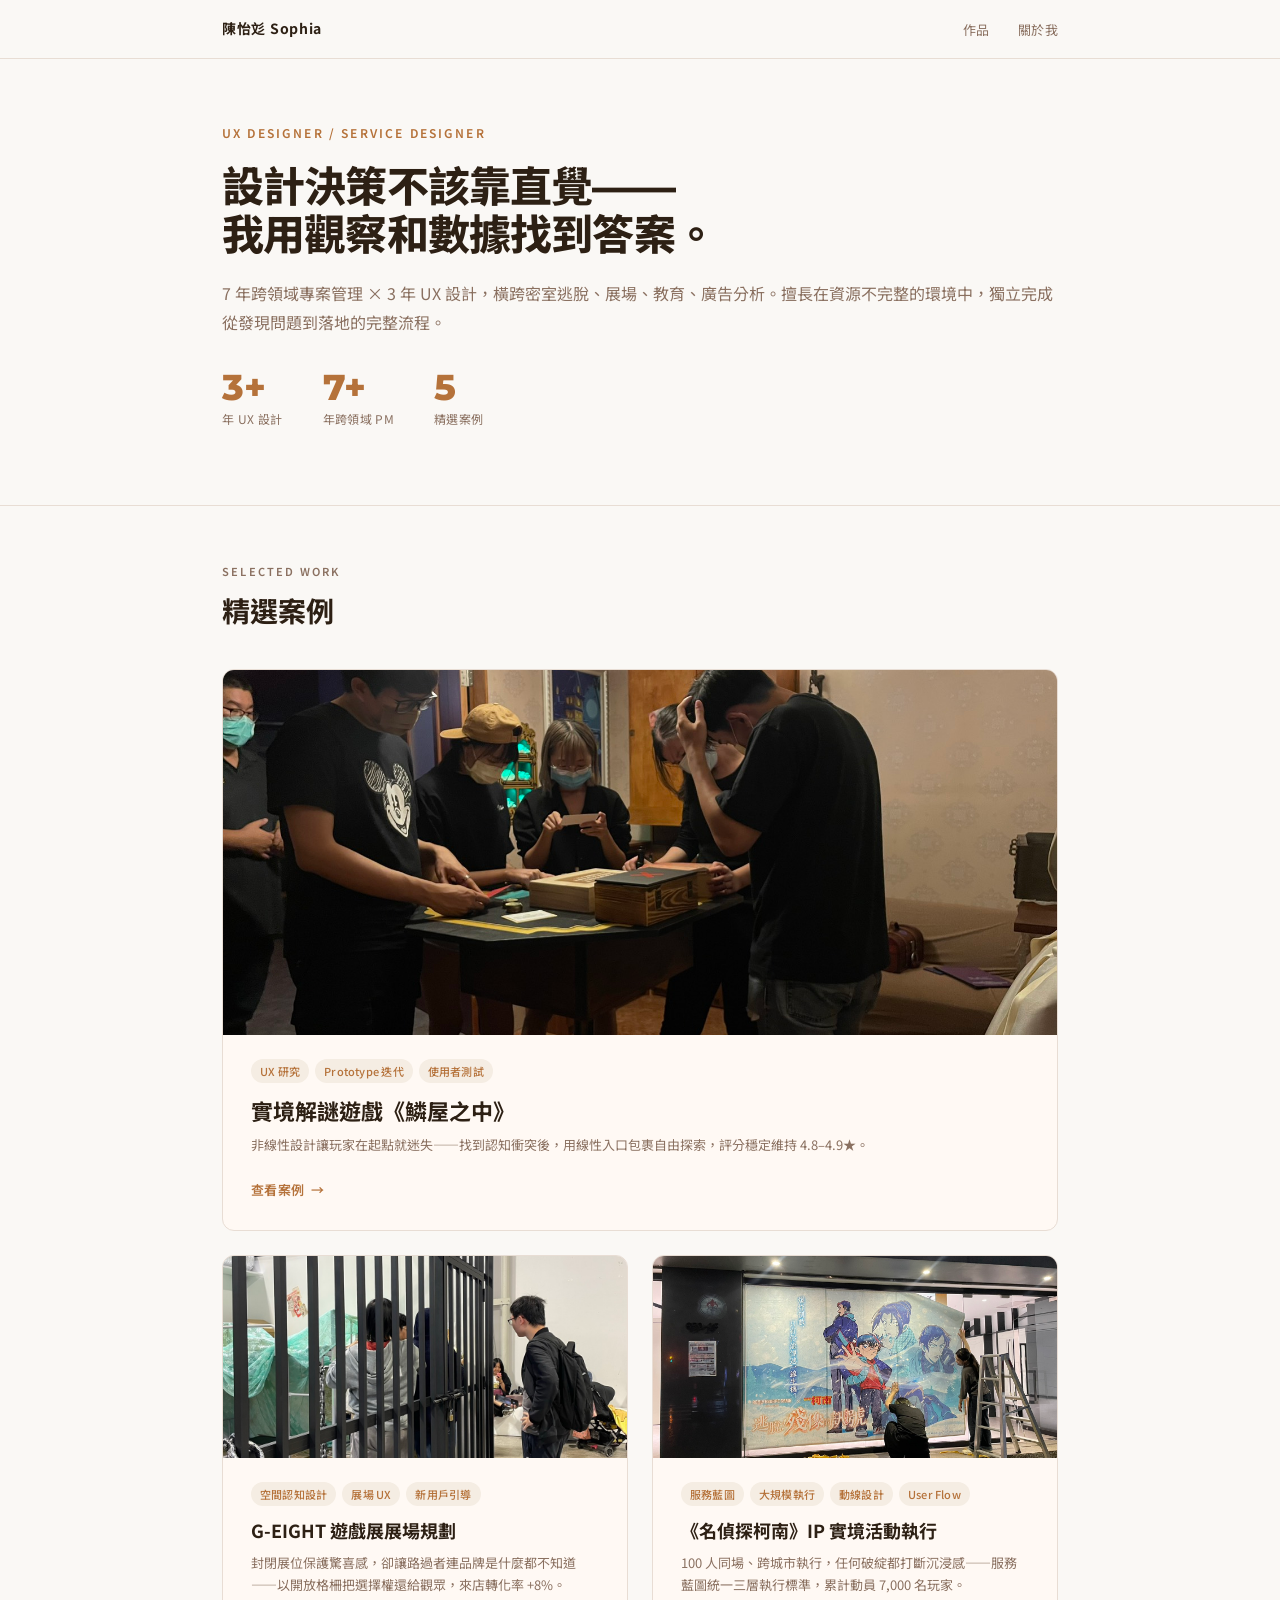
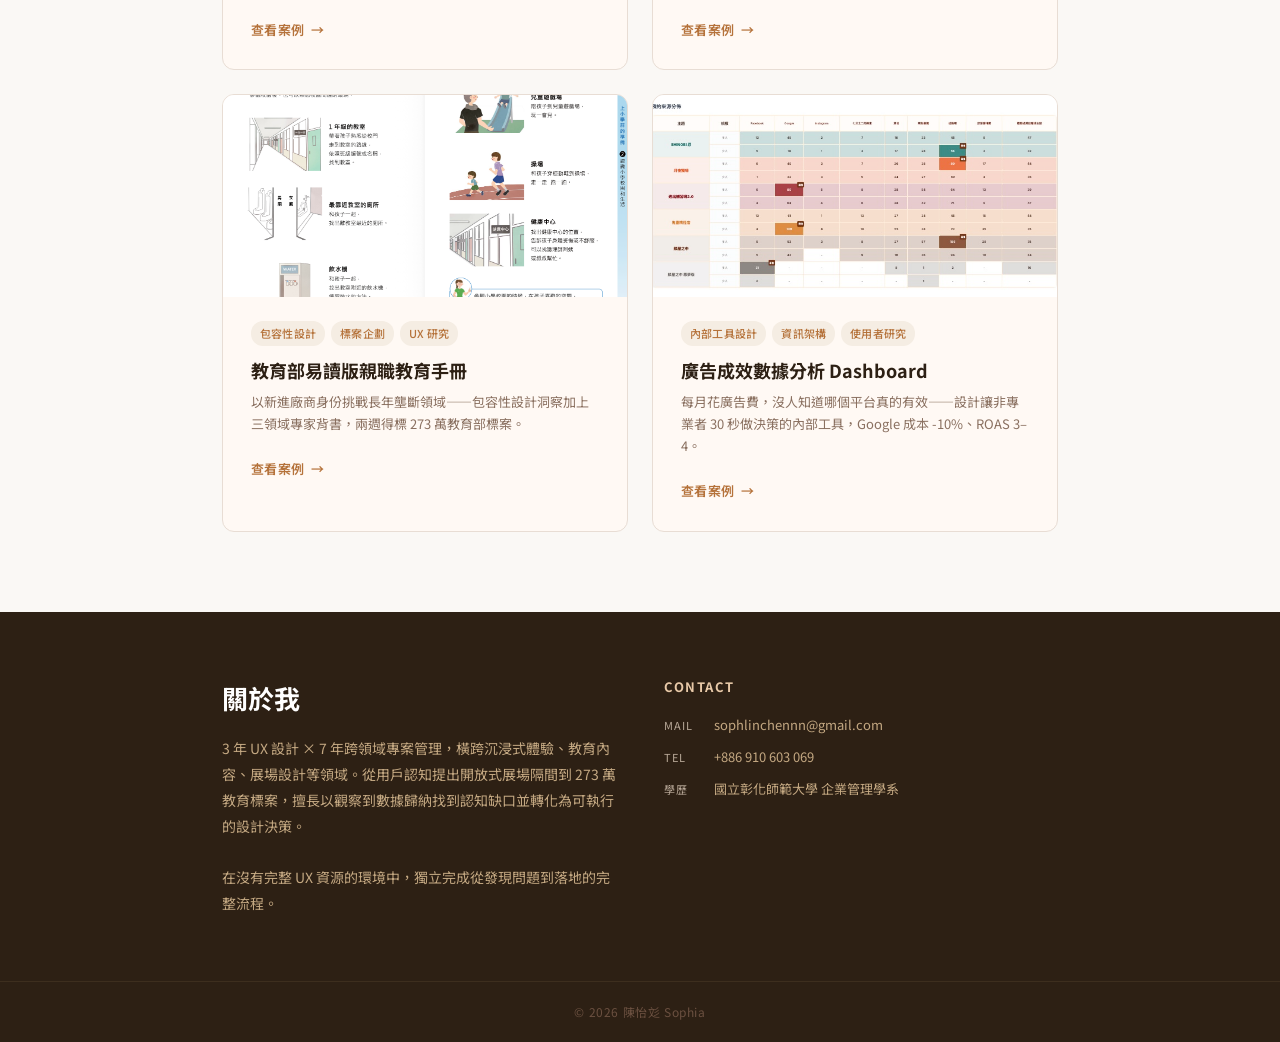
==== commit 12dfbb3c: "Add Open Graph meta tags to all pages and fix project-5 card image path Co-Authored-By: Claude Sonne" ====
--- a/index.html
+++ b/index.html
@@ -4,6 +4,13 @@
 <meta charset="UTF-8">
 <meta name="viewport" content="width=device-width, initial-scale=1.0">
 <title>陳怡彣 Sophia — UX 作品集</title>
+<meta property="og:type" content="website">
+<meta property="og:title" content="陳怡彣 Sophia — UX 作品集">
+<meta property="og:description" content="7 年跨領域專案管理 × 3 年 UX 設計，橫跨密室逃脫、展場、教育、廣告分析。擅長從觀察到數據找到認知缺口，轉化為可落地的設計決策。">
+<meta property="og:url" content="https://sophchenchen.github.io/portfolio/">
+<meta property="og:image" content="https://sophchenchen.github.io/portfolio/assets/%E5%BB%A3%E5%91%8ADashboard/cover.jpeg">
+<meta property="og:image:width" content="1200">
+<meta property="og:image:height" content="630">
 <link rel="stylesheet" href="style.css">
 </head>
 <body>
@@ -23,8 +30,8 @@
 <section class="hero">
   <div class="container">
     <p class="hero-label">UX Designer / Service Designer</p>
-    <h1>用觀察找缺口，用設計解決問題</h1>
-    <p class="hero-sub">3 年 UX 設計 × 7 年跨領域專案管理，橫跨沉浸式體驗、教育內容、展場設計。擅長在資源不完整的環境中，獨立完成從發現問題到落地的完整流程。</p>
+    <h1>設計決策不該靠直覺——<br>我用觀察和數據找到答案。</h1>
+    <p class="hero-sub">7 年跨領域專案管理 × 3 年 UX 設計，橫跨密室逃脫、展場、教育、廣告分析。擅長在資源不完整的環境中，獨立完成從發現問題到落地的完整流程。</p>
     <div class="hero-stats">
       <div class="hero-stat">
         <span class="hero-stat-num">3+</span>
@@ -38,14 +45,6 @@
         <span class="hero-stat-num">5</span>
         <span class="hero-stat-label">精選案例</span>
       </div>
-    </div>
-    <div class="hero-tags">
-      <span class="tag">使用者研究</span>
-      <span class="tag">服務設計</span>
-      <span class="tag">包容性設計</span>
-      <span class="tag">數據分析</span>
-      <span class="tag">展場 UX</span>
-      <span class="tag">Prototype 迭代</span>
     </div>
   </div>
 </section>
@@ -72,7 +71,7 @@
             <span class="card-tag">使用者測試</span>
           </div>
           <h3>實境解謎遊戲《鱗屋之中》</h3>
-          <p>三階段、逾 40 人的觀察式測試，發現玩家心理模型與非線性設計的認知衝突，以線性入口包裹非線性玩法——上市至今評分穩定維持 4.8–4.9 顆星。</p>
+          <p>非線性設計讓玩家在起點就迷失——找到認知衝突後，用線性入口包裹自由探索，評分穩定維持 4.8–4.9★。</p>
           <span class="card-link">查看案例</span>
         </div>
       </a>
@@ -89,7 +88,7 @@
             <span class="card-tag">新用戶引導</span>
           </div>
           <h3>G-EIGHT 遊戲展展場規劃</h3>
-          <p>三年從封閉攤位迭代至跨 14 家廠商的展場實境解謎，以「直播感」格柵設計把選擇權還給觀眾，來店轉化率提升 8%。</p>
+          <p>封閉展位保護驚喜感，卻讓路過者連品牌是什麼都不知道——以開放格柵把選擇權還給觀眾，來店轉化率 +8%。</p>
           <span class="card-link">查看案例</span>
         </div>
       </a>
@@ -107,7 +106,7 @@
             <span class="card-tag">User Flow</span>
           </div>
           <h3>《名偵探柯南》IP 實境活動執行</h3>
-          <p>服務藍圖規範百人場域的人員站位與動線，三情境售票預測模型因應跨城市差異，累計動員 7,000 名玩家，滿意度 4/5。</p>
+          <p>100 人同場、跨城市執行，任何破綻都打斷沉浸感——服務藍圖統一三層執行標準，累計動員 7,000 名玩家。</p>
           <span class="card-link">查看案例</span>
         </div>
       </a>
@@ -124,7 +123,7 @@
             <span class="card-tag">UX 研究</span>
           </div>
           <h3>教育部易讀版親職教育手冊</h3>
-          <p>以包容性設計洞察切入政府標案，兩週內完成提案，打破長年壟斷格局，取得 273 萬教育部採購標案。</p>
+          <p>以新進廠商身份挑戰長年壟斷領域——包容性設計洞察加上三領域專家背書，兩週得標 273 萬教育部標案。</p>
           <span class="card-link">查看案例</span>
         </div>
       </a>
@@ -132,16 +131,16 @@
       <!-- 5. 廣告 Dashboard -->
       <a href="project-5.html" class="project-card">
         <div class="card-image">
-          <img src="assets/廣告Dashboard/gemini-demo1.png" alt="廣告成效數據分析 Dashboard">
+          <img src="assets/廣告Dashboard/cover.jpeg" alt="廣告成效數據分析 Dashboard">
         </div>
         <div class="card-body">
           <div class="card-tags">
-            <span class="card-tag">數據分析</span>
-            <span class="card-tag">AI 工具應用</span>
-            <span class="card-tag">指標定義</span>
+            <span class="card-tag">內部工具設計</span>
+            <span class="card-tag">資訊架構</span>
+            <span class="card-tag">使用者研究</span>
           </div>
           <h3>廣告成效數據分析 Dashboard</h3>
-          <p>整合預約系統、Google Ads、廣告費用三方數據，以 Gemini 建構動態 Dashboard，特定平台成本降低 10%、ROAS 提升至 3–4。</p>
+          <p>每月花廣告費，沒人知道哪個平台真的有效——設計讓非專業者 30 秒做決策的內部工具，Google 成本 -10%、ROAS 3–4。</p>
           <span class="card-link">查看案例</span>
         </div>
       </a>
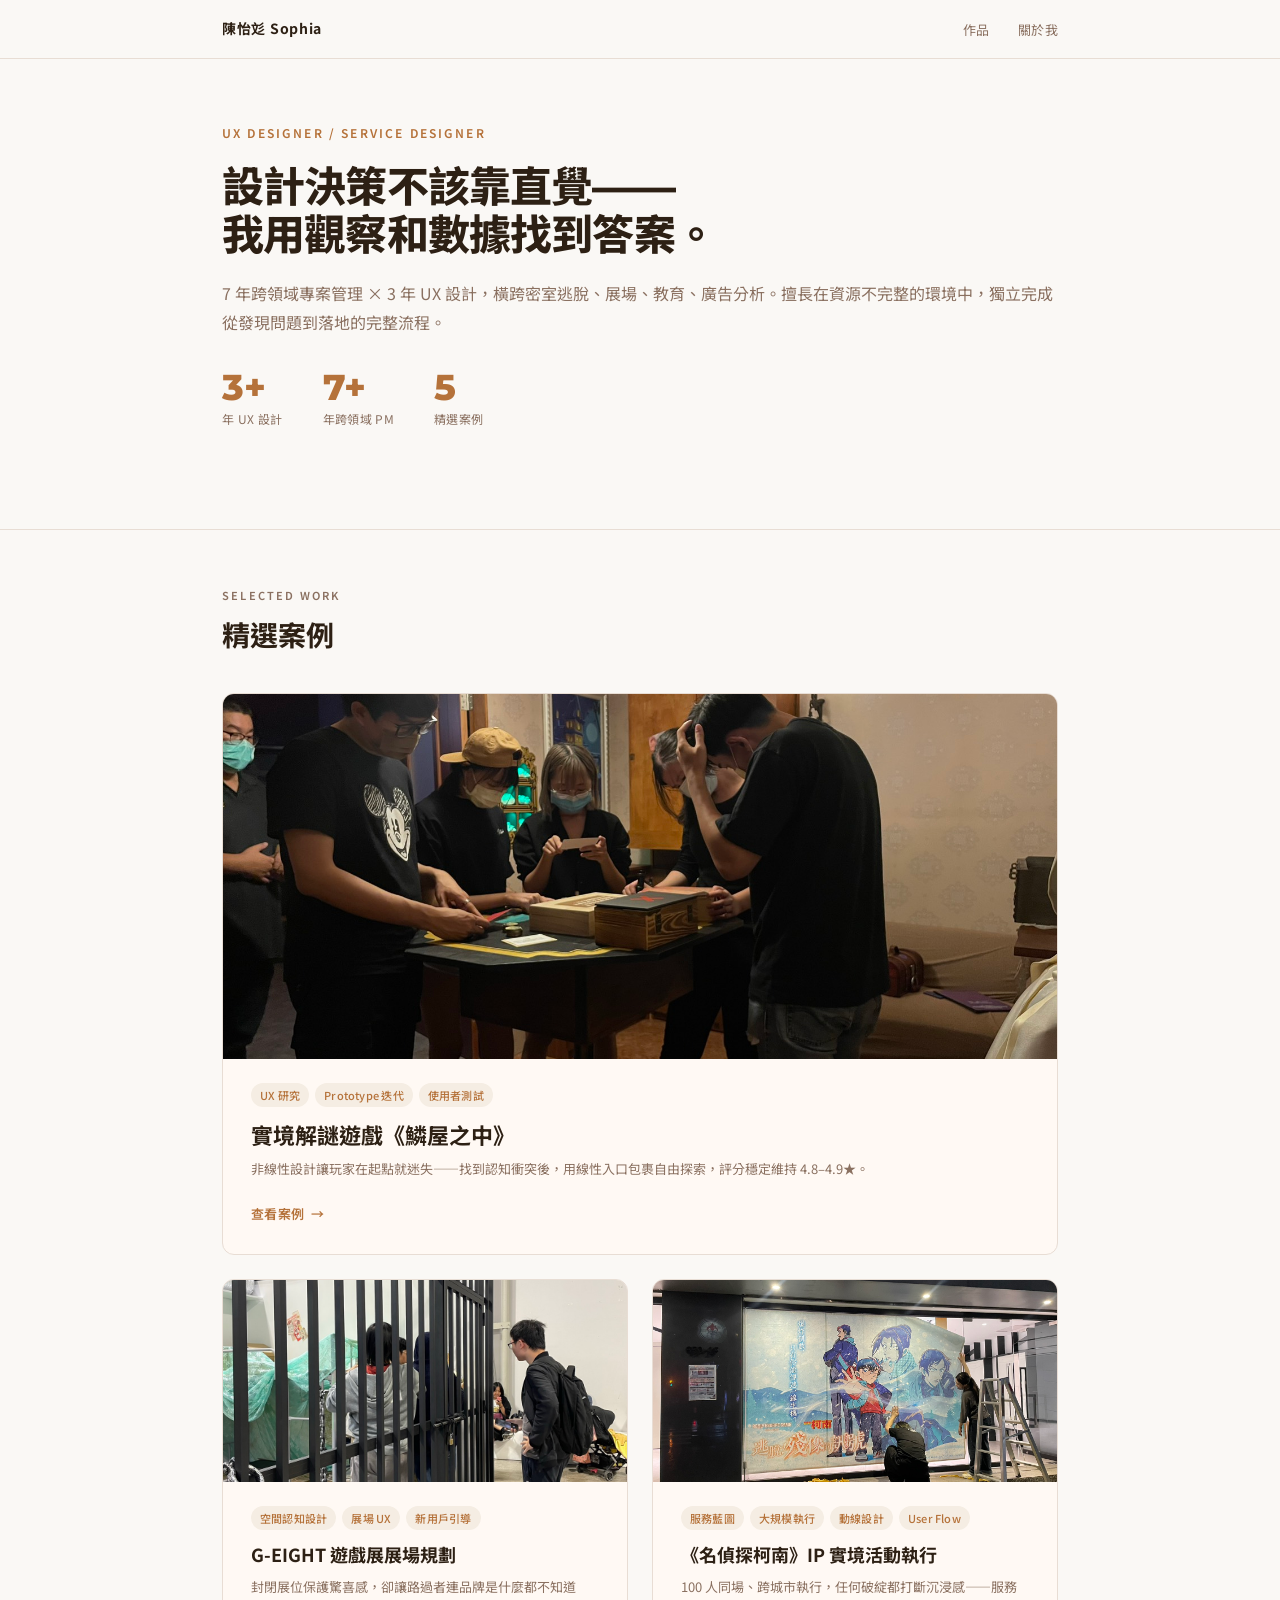
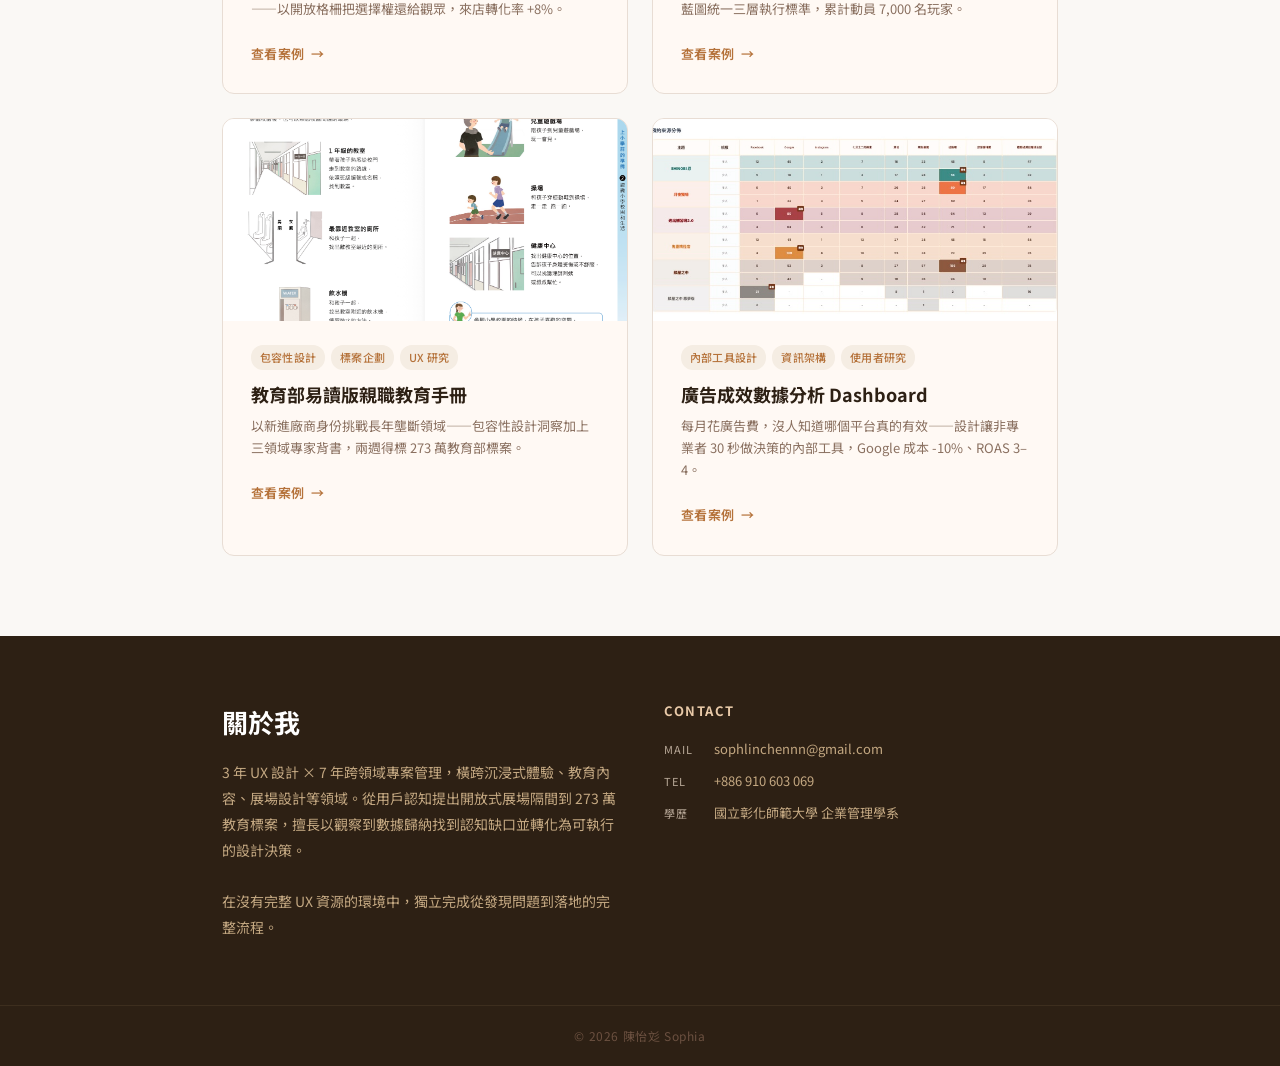
==== commit c408c543: "Improve scroll flow and add quality micro-animations - Hero elements stagger in on page load (label " ====
--- a/index.html
+++ b/index.html
@@ -29,10 +29,10 @@
 <!-- Hero -->
 <section class="hero">
   <div class="container">
-    <p class="hero-label">UX Designer / Service Designer</p>
-    <h1>設計決策不該靠直覺——<br>我用觀察和數據找到答案。</h1>
-    <p class="hero-sub">7 年跨領域專案管理 × 3 年 UX 設計，橫跨密室逃脫、展場、教育、廣告分析。擅長在資源不完整的環境中，獨立完成從發現問題到落地的完整流程。</p>
-    <div class="hero-stats">
+    <p class="hero-label hero-animate">UX Designer / Service Designer</p>
+    <h1 class="hero-animate">設計決策不該靠直覺——<br>我用觀察和數據找到答案。</h1>
+    <p class="hero-sub hero-animate">7 年跨領域專案管理 × 3 年 UX 設計，橫跨密室逃脫、展場、教育、廣告分析。擅長在資源不完整的環境中，獨立完成從發現問題到落地的完整流程。</p>
+    <div class="hero-stats hero-animate">
       <div class="hero-stat">
         <span class="hero-stat-num">3+</span>
         <span class="hero-stat-label">年 UX 設計</span>
@@ -46,6 +46,7 @@
         <span class="hero-stat-label">精選案例</span>
       </div>
     </div>
+    <div class="hero-scroll-hint hero-animate">精選案例</div>
   </div>
 </section>
 
--- a/style.css
+++ b/style.css
@@ -486,6 +486,12 @@
   margin-bottom: 48px;
 }
 
+.content-section + .content-section {
+  border-top: 1px solid var(--rule);
+  padding-top: 40px;
+  margin-top: 8px;
+}
+
 .content-section h2 {
   font-family: var(--font-heading);
   font-size: 20px;
@@ -495,6 +501,11 @@
   border-left: 3px solid var(--accent);
   padding-left: 12px;
   margin-bottom: 20px;
+  margin-top: 8px;
+  transition: border-left-width 0.3s ease;
+}
+.content-section:target h2 {
+  border-left-width: 5px;
 }
 
 .content-section h3 {
@@ -1021,6 +1032,12 @@
   border: 1px solid var(--rule);
   border-radius: 10px;
   padding: 20px;
+  transition: transform 0.2s ease, box-shadow 0.2s ease, border-color 0.2s ease;
+}
+.design-card:hover {
+  transform: translateY(-2px);
+  box-shadow: 0 6px 20px rgba(45, 32, 20, 0.07);
+  border-color: var(--accent-lt);
 }
 
 .design-card-icon {
@@ -1081,6 +1098,11 @@
   border: 1px solid var(--rule);
   border-radius: 10px;
   padding: 20px;
+  transition: transform 0.2s ease, border-color 0.2s ease;
+}
+.validation-step:hover {
+  transform: translateY(-2px);
+  border-color: var(--accent-lt);
 }
 
 .validation-tag {
@@ -1370,6 +1392,11 @@
   border: 1.5px solid var(--accent-lt);
   border-left: 4px solid var(--accent);
   border-radius: 0 10px 10px 0;
+  transition: background 0.2s ease, border-left-color 0.2s ease;
+}
+.insight-pull:hover {
+  background: #fffaf5;
+  border-left-color: var(--accent);
 }
 
 .insight-label {
@@ -1452,6 +1479,50 @@
 .fade-in.visible {
   opacity: 1;
   transform: none;
+}
+
+/* ── Hero Stagger Animation ──────────────────────────────── */
+.hero-animate {
+  opacity: 0;
+  transform: translateY(14px);
+  animation: hero-enter 0.6s ease forwards;
+}
+@keyframes hero-enter {
+  to { opacity: 1; transform: none; }
+}
+.hero-animate:nth-child(1) { animation-delay: 0.05s; }
+.hero-animate:nth-child(2) { animation-delay: 0.18s; }
+.hero-animate:nth-child(3) { animation-delay: 0.30s; }
+.hero-animate:nth-child(4) { animation-delay: 0.42s; }
+.hero-animate:nth-child(5) { animation-delay: 0.52s; }
+
+/* ── Hero Scroll Hint ────────────────────────────────────── */
+.hero-scroll-hint {
+  display: flex;
+  align-items: center;
+  gap: 8px;
+  font-size: 12px;
+  color: var(--muted-lt);
+  letter-spacing: 0.08em;
+  margin-top: 28px;
+  animation: hint-bob 2s ease-in-out infinite;
+}
+.hero-scroll-hint::before {
+  content: "";
+  display: block;
+  width: 1px;
+  height: 24px;
+  background: var(--accent-lt);
+  transform-origin: top;
+  animation: hint-grow 2s ease-in-out infinite;
+}
+@keyframes hint-bob {
+  0%, 100% { opacity: 0.5; transform: translateY(0); }
+  50%       { opacity: 1;   transform: translateY(4px); }
+}
+@keyframes hint-grow {
+  0%, 100% { transform: scaleY(0.6); }
+  50%       { transform: scaleY(1); }
 }
 
 /* ── Before / After 統計對比 ─────────────────────────────── */
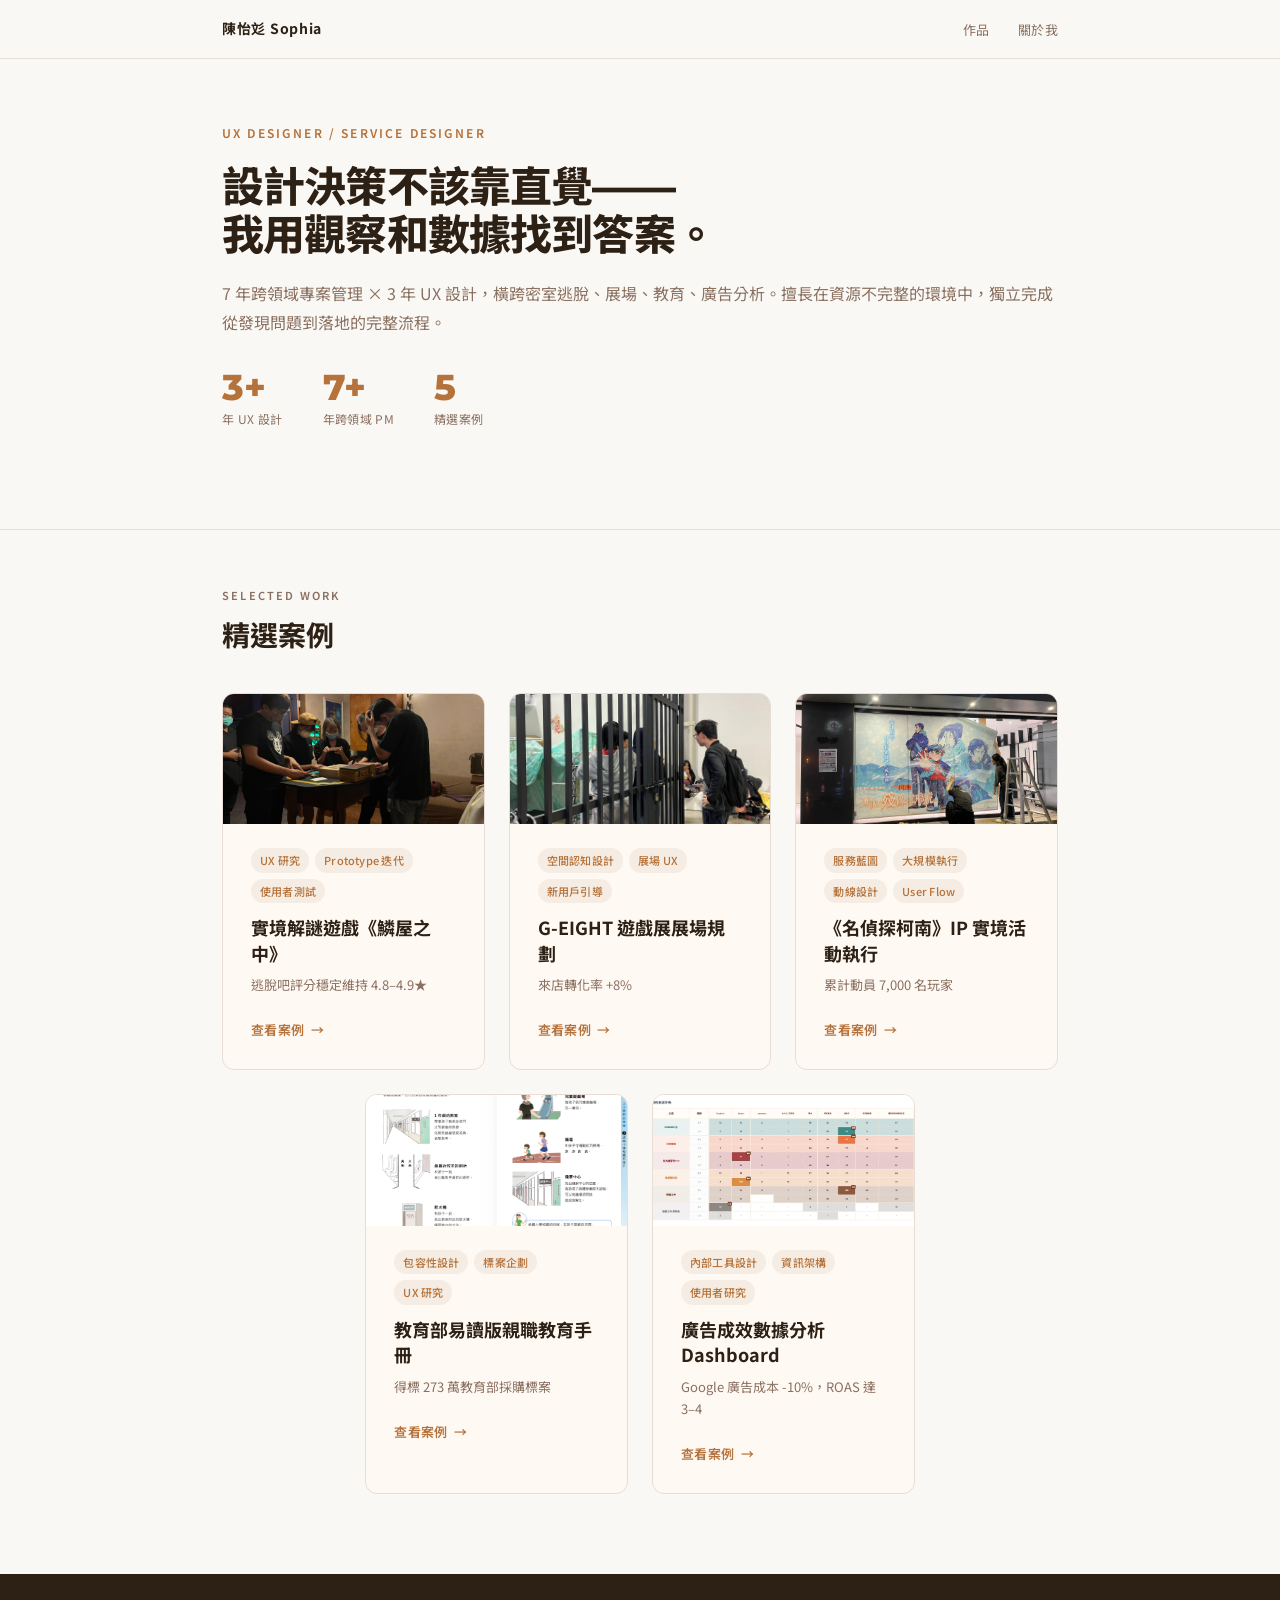
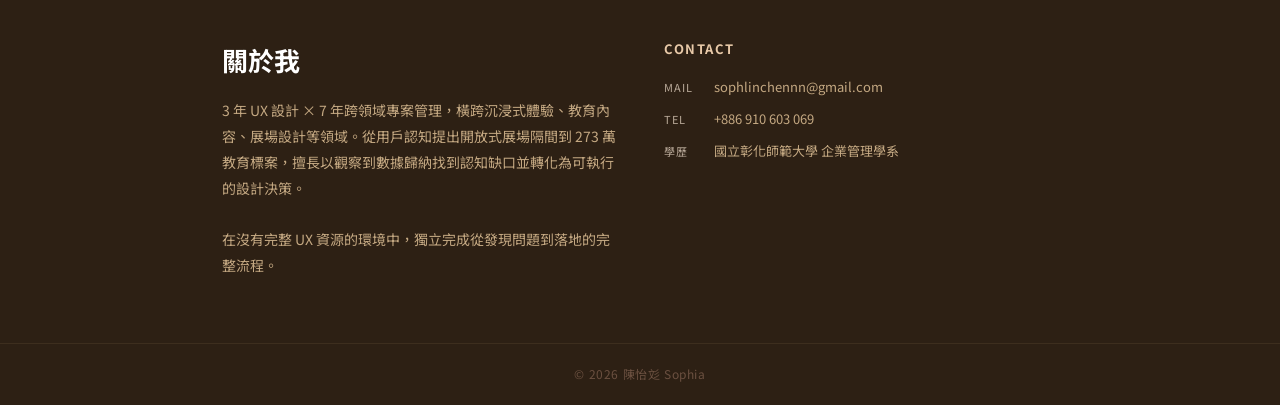
==== commit d99a12cc: "Redesign project grid to 3+2 layout with hover overlay - Grid changed from 2-column to repeat(6,1fr)" ====
--- a/index.html
+++ b/index.html
@@ -64,6 +64,13 @@
       <a href="project-1.html" class="project-card">
         <div class="card-image">
           <img src="assets/鱗屋之中/鱗屋cover.jpg" alt="實境解謎遊戲《鱗屋之中》">
+          <div class="card-overlay">
+            <ul>
+              <li>三階段、逾 40 人觀察式使用者測試</li>
+              <li>發現線性心理模型與非線性設計的認知衝突</li>
+              <li>以引導 NPC + 階段提示重構進場流程</li>
+            </ul>
+          </div>
         </div>
         <div class="card-body">
           <div class="card-tags">
@@ -72,7 +79,7 @@
             <span class="card-tag">使用者測試</span>
           </div>
           <h3>實境解謎遊戲《鱗屋之中》</h3>
-          <p>非線性設計讓玩家在起點就迷失——找到認知衝突後，用線性入口包裹自由探索，評分穩定維持 4.8–4.9★。</p>
+          <p class="card-stat">逃脫吧評分穩定維持 4.8–4.9★</p>
           <span class="card-link">查看案例</span>
         </div>
       </a>
@@ -81,6 +88,13 @@
       <a href="project-2.html" class="project-card">
         <div class="card-image">
           <img src="assets/G-EIGHT展場/G8-cover.jpg" alt="G-EIGHT 遊戲展展場規劃">
+          <div class="card-overlay">
+            <ul>
+              <li>分析封閉攤位造成的品牌曝光斷層</li>
+              <li>以「直播感格柵」重塑路過者視線動線</li>
+              <li>三年迭代，從單一展位擴展至跨 14 廠商展場</li>
+            </ul>
+          </div>
         </div>
         <div class="card-body">
           <div class="card-tags">
@@ -89,7 +103,7 @@
             <span class="card-tag">新用戶引導</span>
           </div>
           <h3>G-EIGHT 遊戲展展場規劃</h3>
-          <p>封閉展位保護驚喜感，卻讓路過者連品牌是什麼都不知道——以開放格柵把選擇權還給觀眾，來店轉化率 +8%。</p>
+          <p class="card-stat">來店轉化率 +8%</p>
           <span class="card-link">查看案例</span>
         </div>
       </a>
@@ -98,6 +112,13 @@
       <a href="project-3.html" class="project-card">
         <div class="card-image">
           <img src="assets/名偵探柯南/柯南cover.jpg" alt="名偵探柯南 IP 實境活動">
+          <div class="card-overlay">
+            <ul>
+              <li>服務藍圖拆解 100 人同場的三層執行標準</li>
+              <li>售票預測模型因應跨城市場地差異</li>
+              <li>制定沉浸感維護的工作人員 SOP</li>
+            </ul>
+          </div>
         </div>
         <div class="card-body">
           <div class="card-tags">
@@ -107,7 +128,7 @@
             <span class="card-tag">User Flow</span>
           </div>
           <h3>《名偵探柯南》IP 實境活動執行</h3>
-          <p>100 人同場、跨城市執行，任何破綻都打斷沉浸感——服務藍圖統一三層執行標準，累計動員 7,000 名玩家。</p>
+          <p class="card-stat">累計動員 7,000 名玩家</p>
           <span class="card-link">查看案例</span>
         </div>
       </a>
@@ -116,6 +137,13 @@
       <a href="project-4.html" class="project-card">
         <div class="card-image">
           <img src="assets/親職教育手冊/親職教育cover.png" alt="教育部易讀版親職教育手冊">
+          <div class="card-overlay">
+            <ul>
+              <li>以易讀性研究切入政府標案企劃</li>
+              <li>結合三領域專家背書強化提案說服力</li>
+              <li>兩週內完成完整提案、打破長年壟斷格局</li>
+            </ul>
+          </div>
         </div>
         <div class="card-body">
           <div class="card-tags">
@@ -124,7 +152,7 @@
             <span class="card-tag">UX 研究</span>
           </div>
           <h3>教育部易讀版親職教育手冊</h3>
-          <p>以新進廠商身份挑戰長年壟斷領域——包容性設計洞察加上三領域專家背書，兩週得標 273 萬教育部標案。</p>
+          <p class="card-stat">得標 273 萬教育部採購標案</p>
           <span class="card-link">查看案例</span>
         </div>
       </a>
@@ -133,6 +161,13 @@
       <a href="project-5.html" class="project-card">
         <div class="card-image">
           <img src="assets/廣告Dashboard/cover.jpeg" alt="廣告成效數據分析 Dashboard">
+          <div class="card-overlay">
+            <ul>
+              <li>整合三方數據源、定義對非專業者有效的核心指標</li>
+              <li>以 Gemini 建構動態 Dashboard 縮短決策路徑</li>
+              <li>設計「30 秒看懂」的資訊層級架構</li>
+            </ul>
+          </div>
         </div>
         <div class="card-body">
           <div class="card-tags">
@@ -141,7 +176,7 @@
             <span class="card-tag">使用者研究</span>
           </div>
           <h3>廣告成效數據分析 Dashboard</h3>
-          <p>每月花廣告費，沒人知道哪個平台真的有效——設計讓非專業者 30 秒做決策的內部工具，Google 成本 -10%、ROAS 3–4。</p>
+          <p class="card-stat">Google 廣告成本 -10%，ROAS 達 3–4</p>
           <span class="card-link">查看案例</span>
         </div>
       </a>
--- a/style.css
+++ b/style.css
@@ -165,13 +165,20 @@
 
 .project-grid {
   display: grid;
-  grid-template-columns: 1fr 1fr;
+  grid-template-columns: repeat(6, 1fr);
   gap: 24px;
 }
 
-/* 第一張卡片全寬 */
-.project-card:first-child {
-  grid-column: 1 / -1;
+.project-card {
+  grid-column: span 2;
+}
+
+.project-card:nth-child(4) {
+  grid-column: 2 / span 2;
+}
+
+.project-card:nth-child(5) {
+  grid-column: 4 / span 2;
 }
 
 .project-card {
@@ -189,15 +196,61 @@
 }
 
 .card-image {
+  position: relative;
   width: 100%;
   aspect-ratio: 16 / 8;
   overflow: hidden;
   background: var(--accent-bg);
 }
 
-.project-card:first-child .card-image {
-  aspect-ratio: 16 / 7;
-}
+/* ── Card Overlay ────────────────────────────────────────── */
+.card-overlay {
+  position: absolute;
+  inset: 0;
+  background: rgba(45, 32, 20, 0.82);
+  display: flex;
+  align-items: center;
+  justify-content: center;
+  padding: 24px 28px;
+  opacity: 0;
+  transition: opacity 0.3s ease;
+}
+.project-card:hover .card-overlay {
+  opacity: 1;
+}
+.card-overlay ul {
+  list-style: none;
+  padding: 0;
+  margin: 0;
+  display: flex;
+  flex-direction: column;
+  gap: 14px;
+  width: 100%;
+}
+.card-overlay li {
+  color: rgba(255, 255, 255, 0.92);
+  font-size: 13px;
+  line-height: 1.55;
+  padding-left: 18px;
+  position: relative;
+  transform: translateY(6px);
+  opacity: 0;
+  transition: opacity 0.25s ease, transform 0.25s ease;
+}
+.project-card:hover .card-overlay li {
+  opacity: 1;
+  transform: none;
+}
+.project-card:hover .card-overlay li:nth-child(1) { transition-delay: 0.05s; }
+.project-card:hover .card-overlay li:nth-child(2) { transition-delay: 0.12s; }
+.project-card:hover .card-overlay li:nth-child(3) { transition-delay: 0.19s; }
+.card-overlay li::before {
+  content: "—";
+  position: absolute;
+  left: 0;
+  color: var(--accent-lt);
+}
+
 
 .card-body {
   padding: 24px 28px 28px;
@@ -228,9 +281,6 @@
   line-height: 1.4;
 }
 
-.project-card:first-child .card-body h3 {
-  font-size: 22px;
-}
 
 .card-body p {
   font-size: 13px;
@@ -1348,7 +1398,9 @@
 @media (max-width: 640px) {
   .hero h1 { font-size: 32px; }
   .project-grid { grid-template-columns: 1fr; }
-  .project-card:first-child { grid-column: auto; }
+  .project-card,
+  .project-card:nth-child(4),
+  .project-card:nth-child(5) { grid-column: auto; }
   .about .container { grid-template-columns: 1fr; }
   .project-nav { grid-template-columns: 1fr; }
   .project-hero-title { font-size: 22px; }
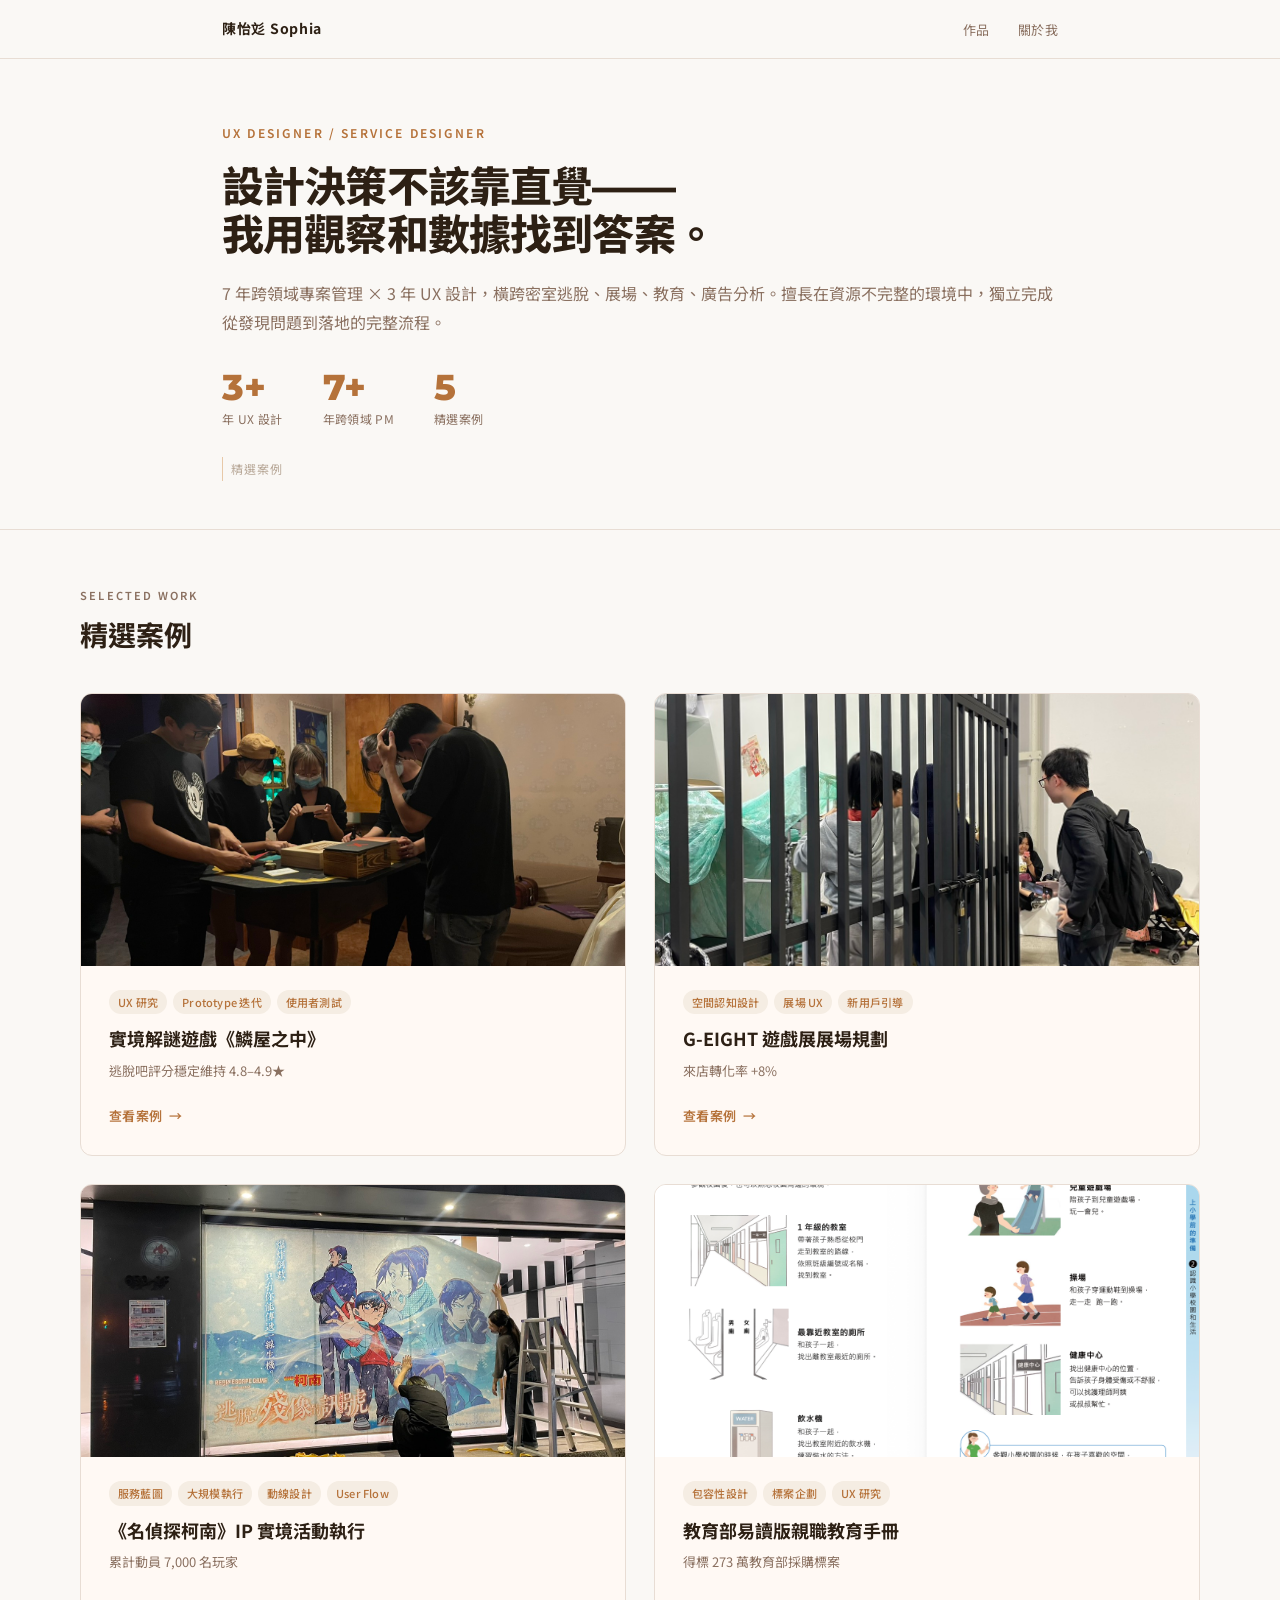
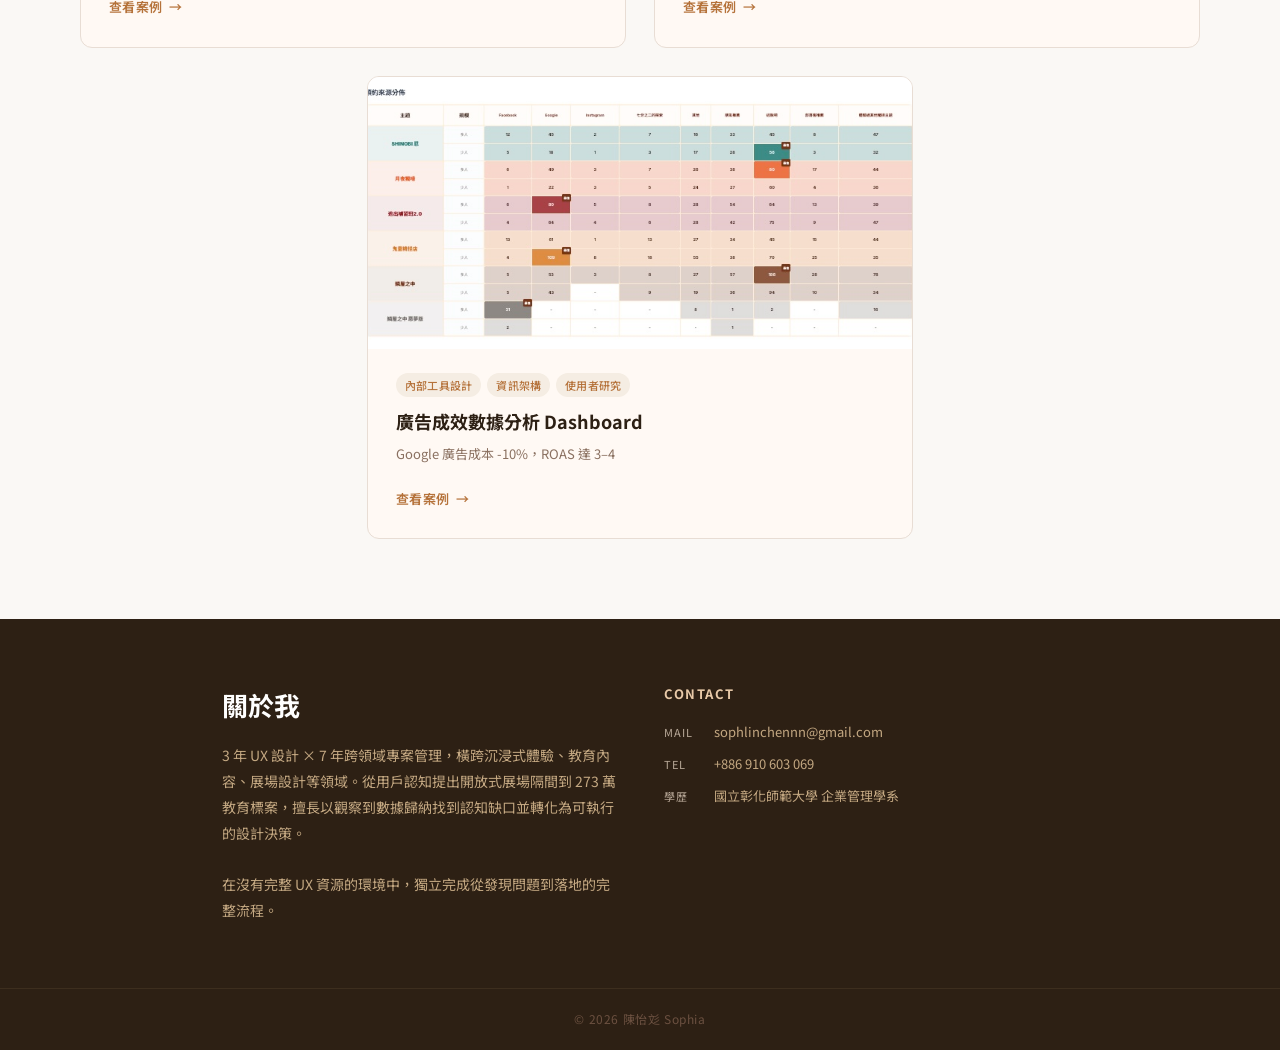
==== commit 8bab8a86: "Widen project grid to 1200px, switch to 2-col layout, fix scroll hint - Projects section uses new .c" ====
--- a/index.html
+++ b/index.html
@@ -52,7 +52,7 @@
 
 <!-- Projects -->
 <section class="projects" id="projects">
-  <div class="container">
+  <div class="container--wide">
     <div class="section-header">
       <p class="section-label">Selected Work</p>
       <h2>精選案例</h2>
--- a/style.css
+++ b/style.css
@@ -51,6 +51,12 @@
   padding: 0 32px;
 }
 
+.container--wide {
+  max-width: 1200px;
+  margin: 0 auto;
+  padding: 0 40px;
+}
+
 /* ── Nav ─────────────────────────────────────────────────── */
 nav {
   position: sticky;
@@ -165,20 +171,14 @@
 
 .project-grid {
   display: grid;
-  grid-template-columns: repeat(6, 1fr);
-  gap: 24px;
-}
-
-.project-card {
-  grid-column: span 2;
-}
-
-.project-card:nth-child(4) {
-  grid-column: 2 / span 2;
+  grid-template-columns: 1fr 1fr;
+  gap: 28px;
 }
 
 .project-card:nth-child(5) {
-  grid-column: 4 / span 2;
+  grid-column: 1 / -1;
+  max-width: calc(50% - 14px);
+  justify-self: center;
 }
 
 .project-card {
@@ -1398,9 +1398,7 @@
 @media (max-width: 640px) {
   .hero h1 { font-size: 32px; }
   .project-grid { grid-template-columns: 1fr; }
-  .project-card,
-  .project-card:nth-child(4),
-  .project-card:nth-child(5) { grid-column: auto; }
+  .project-card:nth-child(5) { grid-column: auto; max-width: none; justify-self: auto; }
   .about .container { grid-template-columns: 1fr; }
   .project-nav { grid-template-columns: 1fr; }
   .project-hero-title { font-size: 22px; }
@@ -1557,7 +1555,7 @@
   color: var(--muted-lt);
   letter-spacing: 0.08em;
   margin-top: 28px;
-  animation: hint-bob 2s ease-in-out infinite;
+  opacity: 0.6;
 }
 .hero-scroll-hint::before {
   content: "";
@@ -1565,16 +1563,6 @@
   width: 1px;
   height: 24px;
   background: var(--accent-lt);
-  transform-origin: top;
-  animation: hint-grow 2s ease-in-out infinite;
-}
-@keyframes hint-bob {
-  0%, 100% { opacity: 0.5; transform: translateY(0); }
-  50%       { opacity: 1;   transform: translateY(4px); }
-}
-@keyframes hint-grow {
-  0%, 100% { transform: scaleY(0.6); }
-  50%       { transform: scaleY(1); }
 }
 
 /* ── Before / After 統計對比 ─────────────────────────────── */
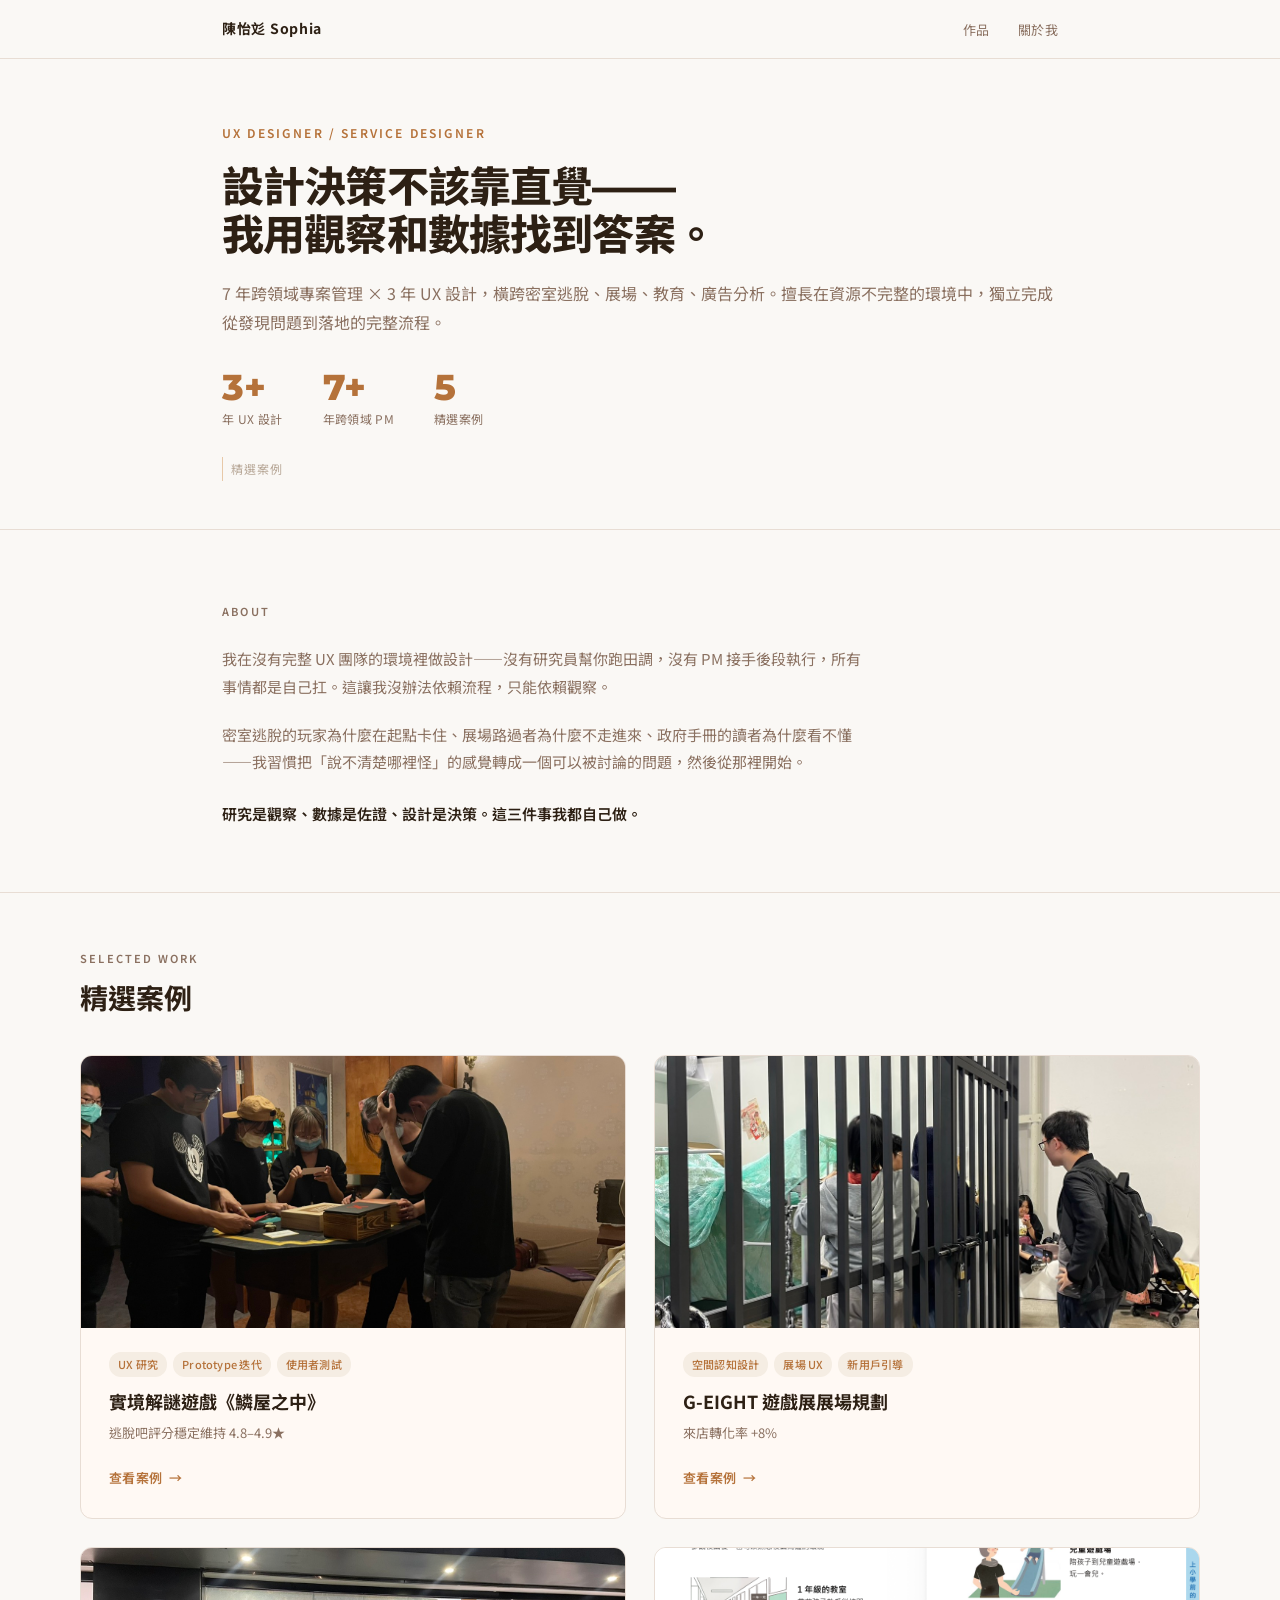
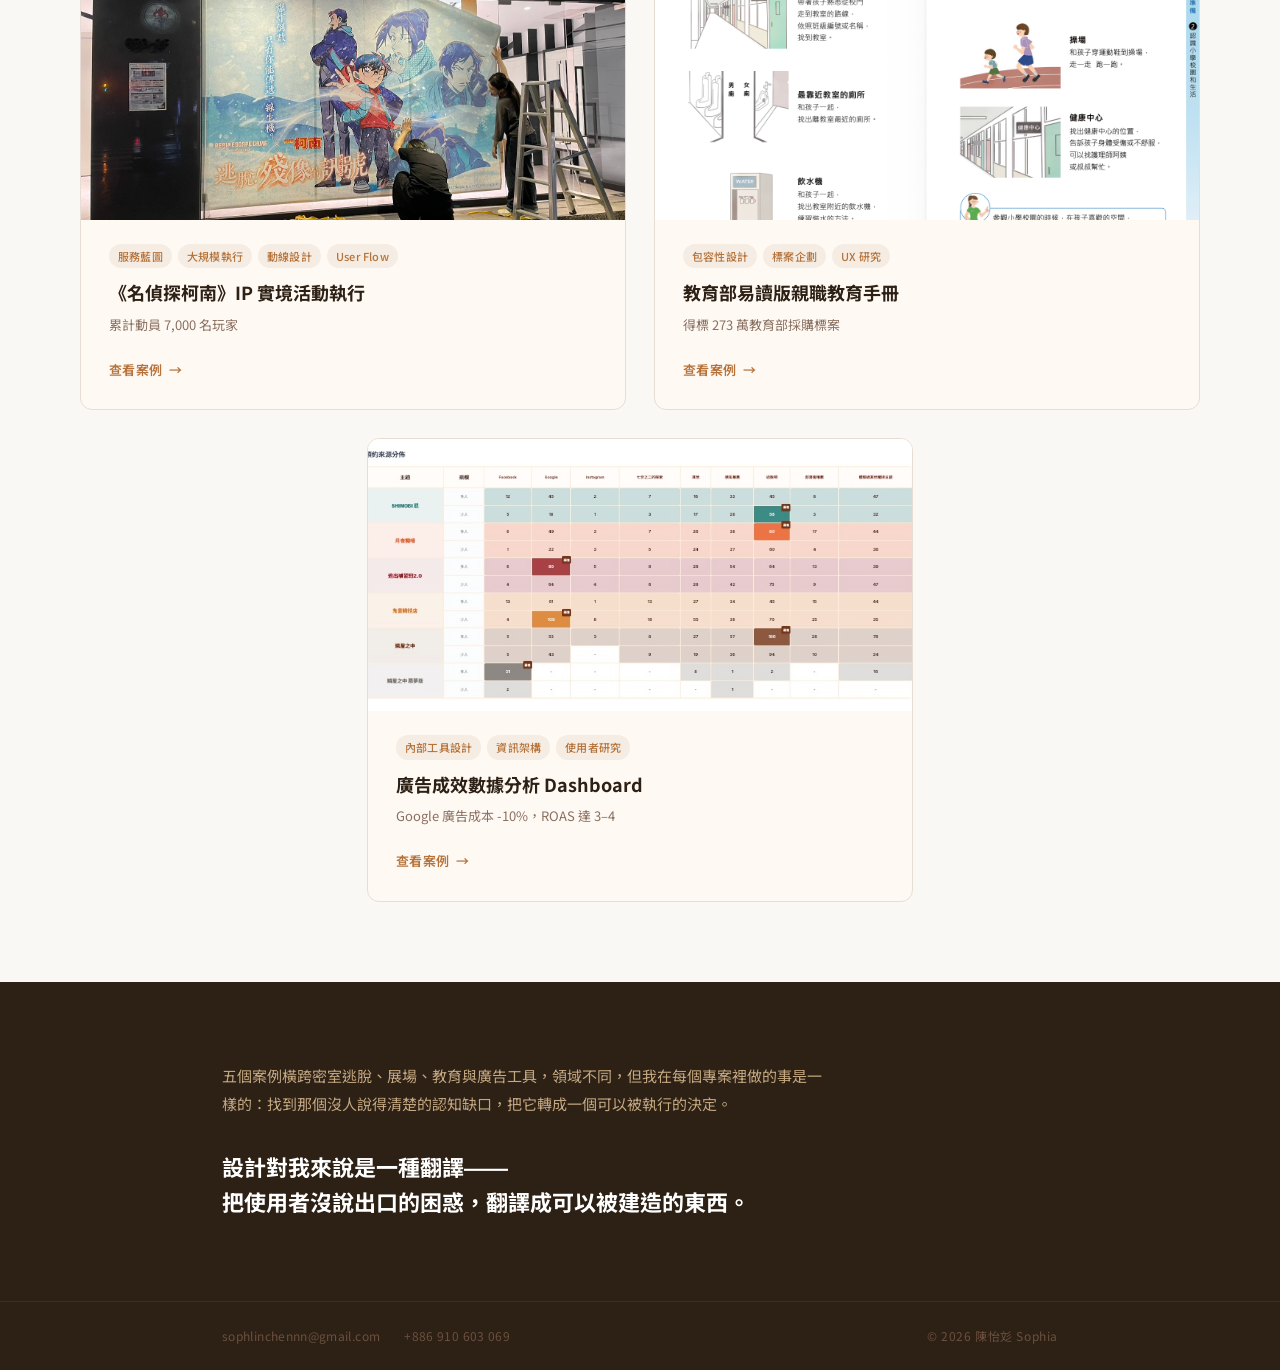
==== commit 5bfa3dcb: "Restructure homepage narrative flow: Hero → Intro → Cases → Closing - Add intro section (我是誰/怎麼工作) b" ====
--- a/index.html
+++ b/index.html
@@ -50,6 +50,18 @@
   </div>
 </section>
 
+<!-- Intro：我是誰／怎麼工作 -->
+<section class="intro" id="about">
+  <div class="container">
+    <p class="section-label">About</p>
+    <div class="intro-content">
+      <p>我在沒有完整 UX 團隊的環境裡做設計——沒有研究員幫你跑田調，沒有 PM 接手後段執行，所有事情都是自己扛。這讓我沒辦法依賴流程，只能依賴觀察。</p>
+      <p>密室逃脫的玩家為什麼在起點卡住、展場路過者為什麼不走進來、政府手冊的讀者為什麼看不懂——我習慣把「說不清楚哪裡怪」的感覺轉成一個可以被討論的問題，然後從那裡開始。</p>
+      <p class="intro-motto">研究是觀察、數據是佐證、設計是決策。這三件事我都自己做。</p>
+    </div>
+  </div>
+</section>
+
 <!-- Projects -->
 <section class="projects" id="projects">
   <div class="container--wide">
@@ -185,29 +197,25 @@
   </div>
 </section>
 
-<!-- About -->
-<section class="about" id="about">
-  <div class="container">
-    <div class="about-bio">
-      <h2>關於我</h2>
-      <p>3 年 UX 設計 × 7 年跨領域專案管理，橫跨沉浸式體驗、教育內容、展場設計等領域。從用戶認知提出開放式展場隔間到 273 萬教育標案，擅長以觀察到數據歸納找到認知缺口並轉化為可執行的設計決策。</p>
-      <br>
-      <p>在沒有完整 UX 資源的環境中，獨立完成從發現問題到落地的完整流程。</p>
-    </div>
-    <div class="about-contact">
-      <h3>Contact</h3>
-      <ul class="contact-list">
-        <li><span>Mail</span>sophlinchennn@gmail.com</li>
-        <li><span>Tel</span>+886 910 603 069</li>
-        <li><span>學歷</span>國立彰化師範大學 企業管理學系</li>
-      </ul>
-    </div>
+<!-- Closing：結論 -->
+<section class="closing">
+  <div class="container">
+    <p>五個案例橫跨密室逃脫、展場、教育與廣告工具，領域不同，但我在每個專案裡做的事是一樣的：找到那個沒人說得清楚的認知缺口，把它轉成一個可以被執行的決定。</p>
+    <p class="closing-tagline">設計對我來說是一種翻譯——<br>把使用者沒說出口的困惑，翻譯成可以被建造的東西。</p>
   </div>
 </section>
 
 <!-- Footer -->
 <footer>
-  <p>© 2026 陳怡彣 Sophia</p>
+  <div class="container">
+    <div class="footer-inner">
+      <ul class="footer-contact">
+        <li>sophlinchennn@gmail.com</li>
+        <li>+886 910 603 069</li>
+      </ul>
+      <p class="footer-copy">© 2026 陳怡彣 Sophia</p>
+    </div>
+  </div>
 </footer>
 
 </body>
--- a/style.css
+++ b/style.css
@@ -308,7 +308,61 @@
   transform: translateX(4px);
 }
 
-/* ── About（首頁底部） ───────────────────────────────────── */
+/* ── Intro（我是誰／怎麼工作） ──────────────────────────── */
+.intro {
+  padding: 72px 0 64px;
+  border-bottom: 1px solid var(--rule);
+}
+
+.intro .section-label {
+  margin-bottom: 24px;
+}
+
+.intro-content {
+  max-width: 640px;
+  display: flex;
+  flex-direction: column;
+  gap: 20px;
+}
+
+.intro-content p {
+  font-size: 15px;
+  line-height: 1.85;
+  color: var(--muted);
+}
+
+.intro-motto {
+  font-size: 15px !important;
+  font-weight: 600 !important;
+  color: var(--text) !important;
+  padding-top: 4px;
+}
+
+/* ── Closing（結論） ─────────────────────────────────────── */
+.closing {
+  background: var(--bg-dark);
+  color: #f5ede3;
+  padding: 80px 0;
+}
+
+.closing p {
+  font-size: 15px;
+  line-height: 1.9;
+  color: #c4a882;
+  max-width: 600px;
+  margin-bottom: 32px;
+}
+
+.closing-tagline {
+  font-family: var(--font-heading);
+  font-size: 22px !important;
+  font-weight: 700;
+  line-height: 1.6 !important;
+  color: #fff !important;
+  margin-bottom: 0 !important;
+}
+
+/* ── About（保留，project 頁面未用到，可清除） ───────────── */
 .about {
   background: var(--bg-dark);
   color: #f5ede3;
@@ -371,11 +425,31 @@
 footer {
   background: var(--bg-dark);
   border-top: 1px solid #3d2e1e;
-  padding: 20px 0;
-  text-align: center;
-}
-
-footer p {
+  padding: 24px 0;
+}
+
+.footer-inner {
+  display: flex;
+  justify-content: space-between;
+  align-items: center;
+  gap: 16px;
+}
+
+.footer-contact {
+  list-style: none;
+  padding: 0;
+  margin: 0;
+  display: flex;
+  gap: 24px;
+}
+
+.footer-contact li {
+  font-size: 12px;
+  color: #6b5040;
+  letter-spacing: 0.03em;
+}
+
+.footer-copy {
   font-size: 12px;
   color: #6b5040;
   letter-spacing: 0.05em;
@@ -1400,6 +1474,8 @@
   .project-grid { grid-template-columns: 1fr; }
   .project-card:nth-child(5) { grid-column: auto; max-width: none; justify-self: auto; }
   .about .container { grid-template-columns: 1fr; }
+  .footer-inner { flex-direction: column; align-items: flex-start; gap: 8px; }
+  .footer-contact { flex-direction: column; gap: 4px; }
   .project-nav { grid-template-columns: 1fr; }
   .project-hero-title { font-size: 22px; }
   .project-hero-desc { font-size: 14px; }
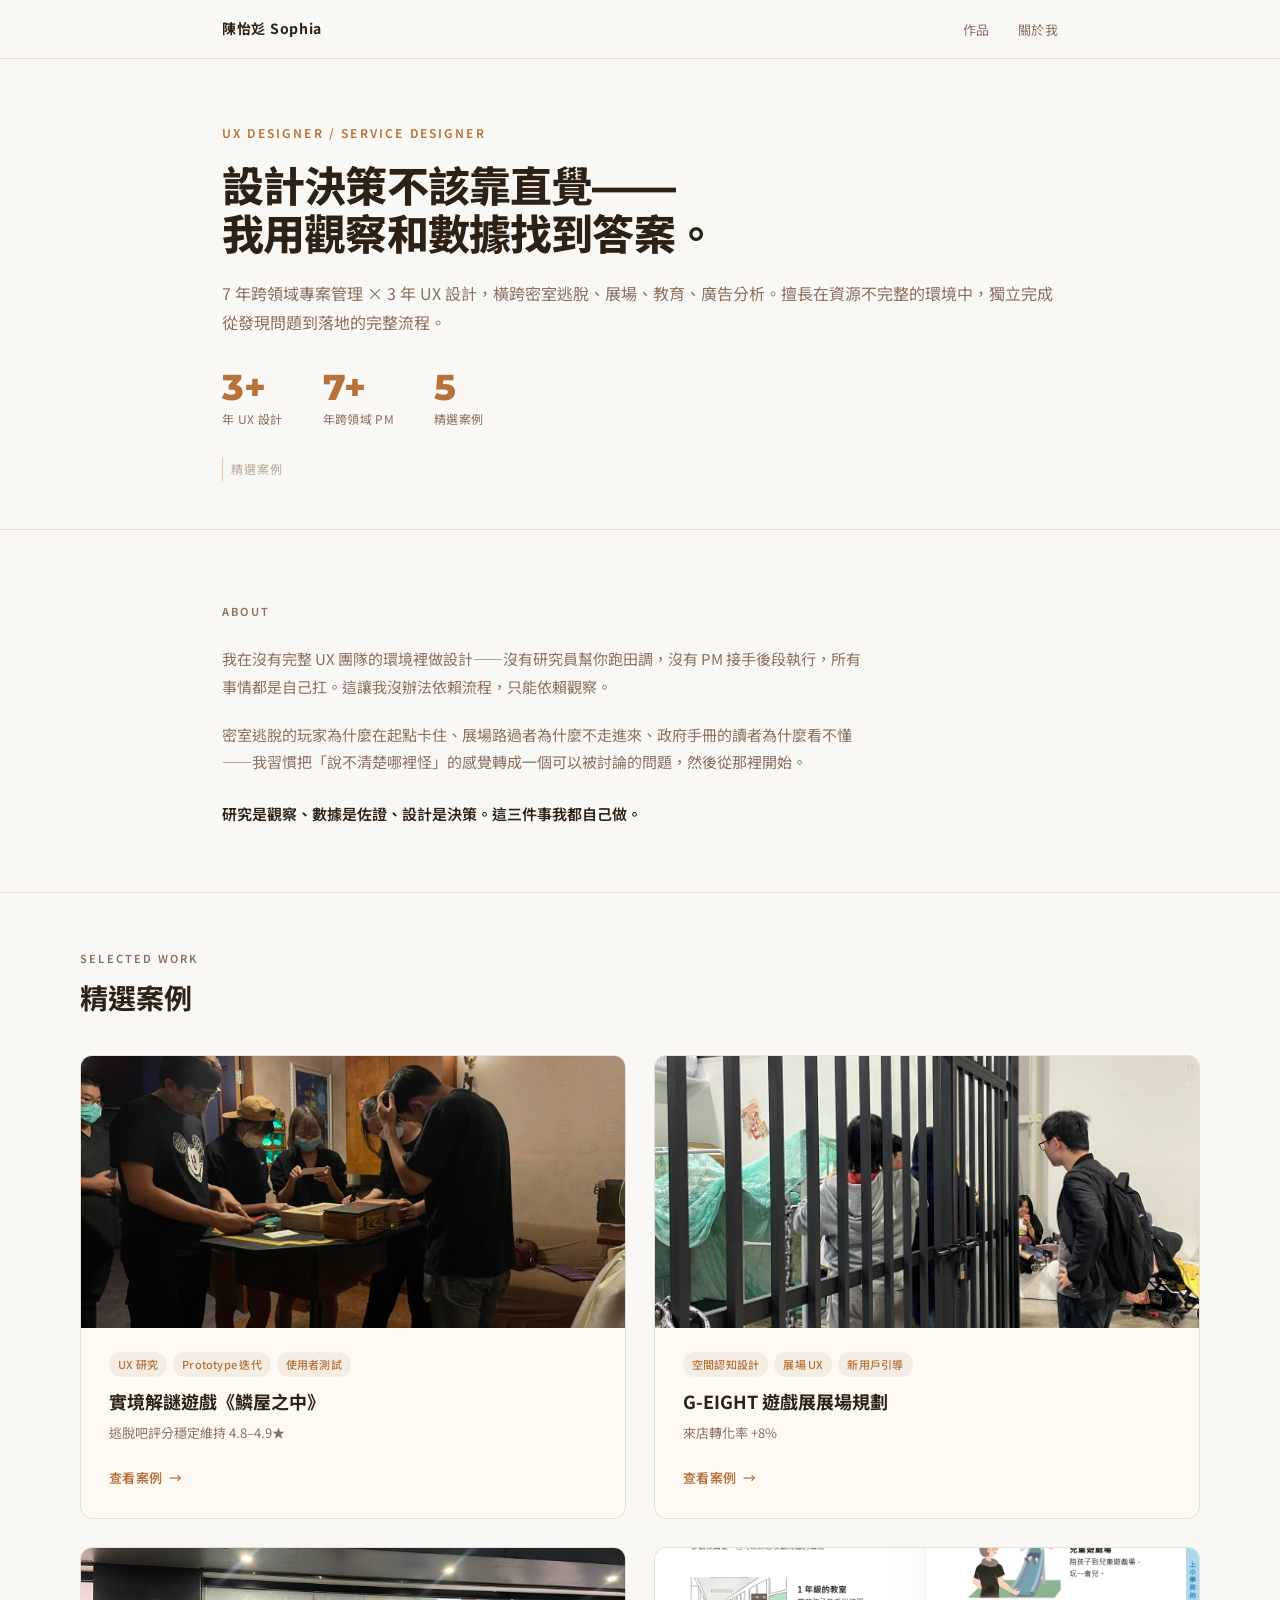
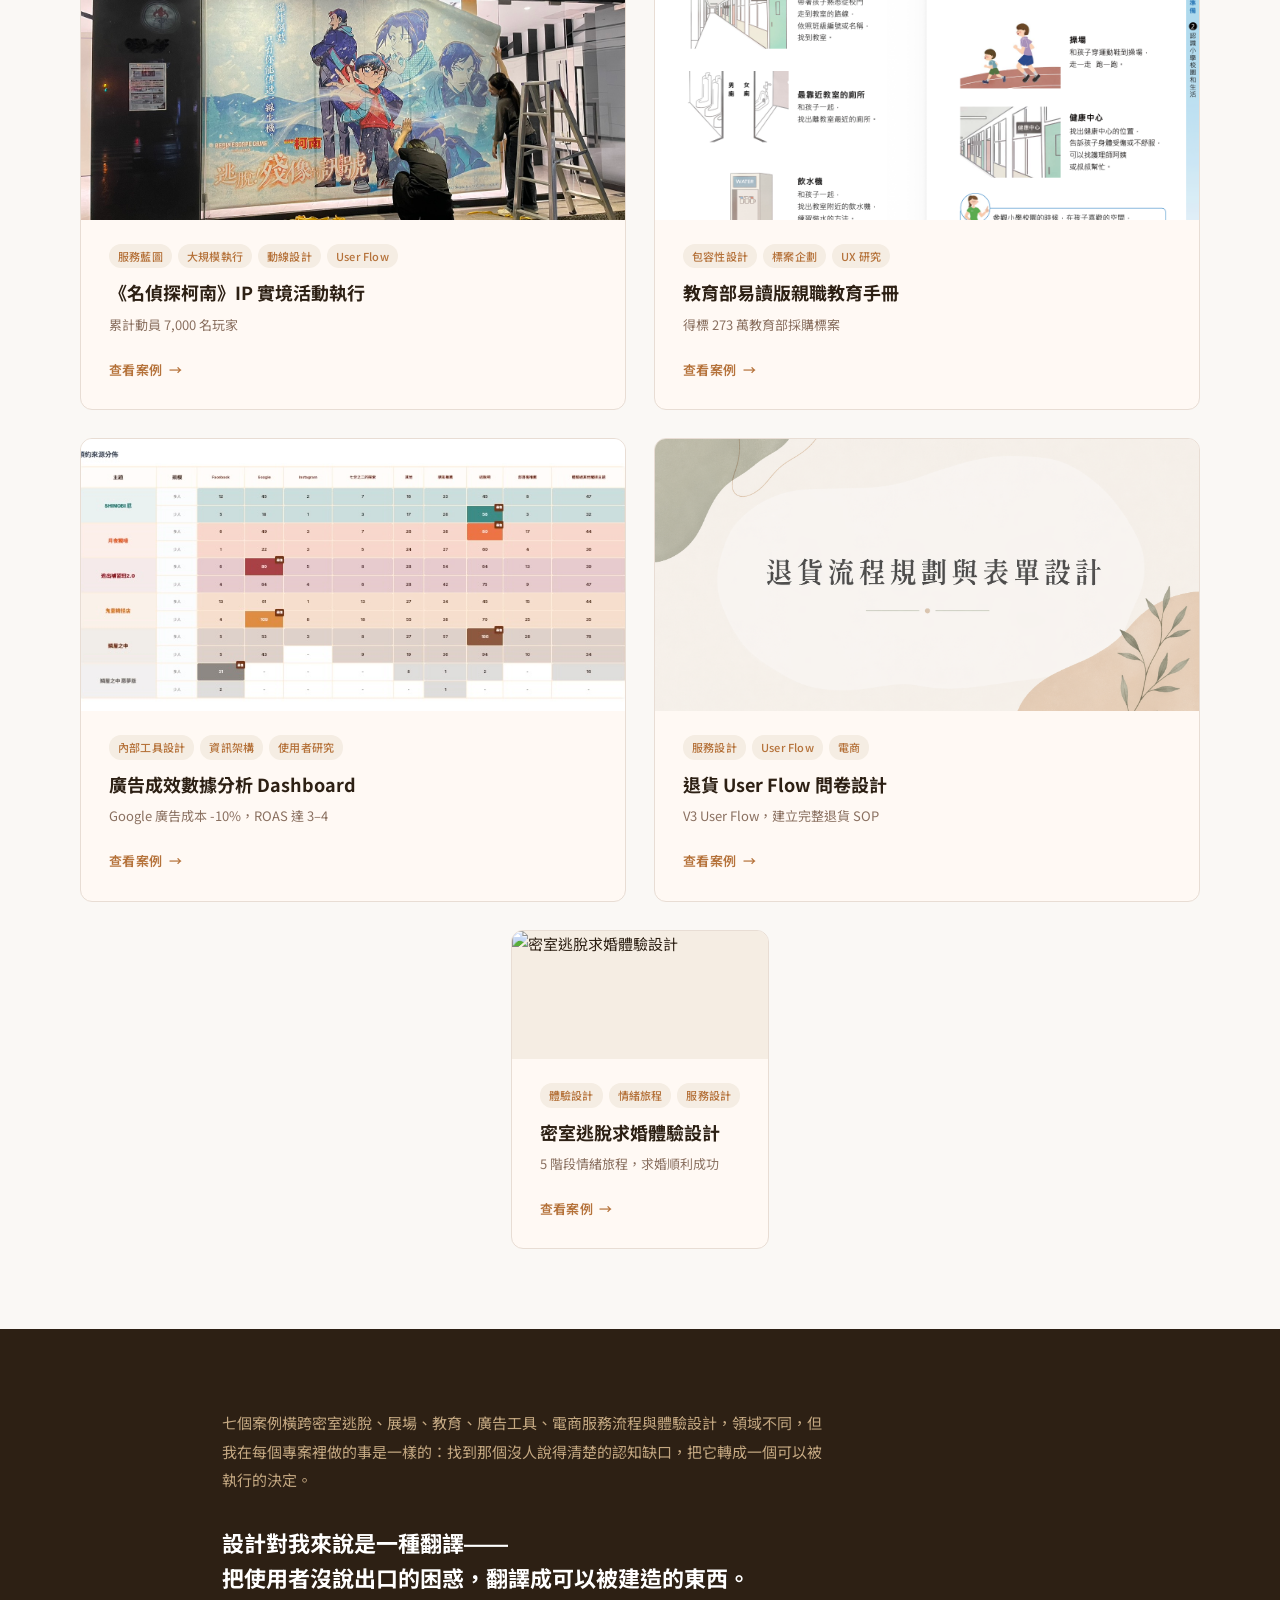
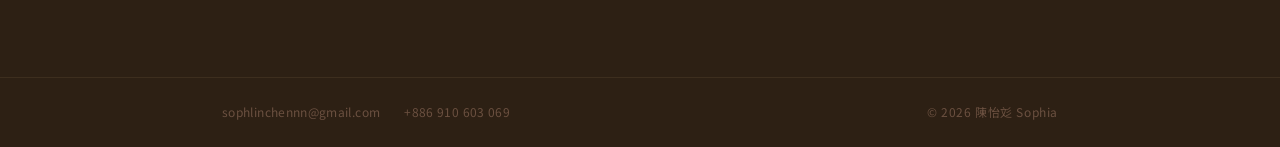
==== commit b77f874c: "Add pj6 (退貨 User Flow 問卷設計) and pj7 (密室逃脫求婚體驗設計) - New project-6.html: IP 周邊商品退貨 User Flow 問卷設計，四情境分" ====
--- a/index.html
+++ b/index.html
@@ -193,6 +193,54 @@
         </div>
       </a>
 
+      <!-- 6. 退貨流程設計 -->
+      <a href="project-6.html" class="project-card">
+        <div class="card-image">
+          <img src="assets/退貨設計專案/cover.png" alt="柯南 IP 商品退貨流程設計">
+          <div class="card-overlay">
+            <ul>
+              <li>評估線下通路棧板費、處理費、退貨費結構</li>
+              <li>設計自營退貨申請路徑，降低出貨損耗風險</li>
+              <li>嵌入問卷機制，收集退貨原因作為後續改善依據</li>
+            </ul>
+          </div>
+        </div>
+        <div class="card-body">
+          <div class="card-tags">
+            <span class="card-tag">服務設計</span>
+            <span class="card-tag">User Flow</span>
+            <span class="card-tag">電商</span>
+          </div>
+          <h3>退貨 User Flow 問卷設計</h3>
+          <p class="card-stat">V3 User Flow，建立完整退貨 SOP</p>
+          <span class="card-link">查看案例</span>
+        </div>
+      </a>
+
+      <!-- 7. 求婚體驗設計 -->
+      <a href="project-7.html" class="project-card">
+        <div class="card-image">
+          <img src="assets/求婚設計專案/cover.JPG" alt="密室逃脫求婚體驗設計">
+          <div class="card-overlay">
+            <ul>
+              <li>訪談 5 位情侶，萃取使用者訪談洞察</li>
+              <li>規劃五階段情緒旅程，讓求婚在情緒峰值發生</li>
+              <li>設計贈品延長體驗，強化記憶深度與分享意願</li>
+            </ul>
+          </div>
+        </div>
+        <div class="card-body">
+          <div class="card-tags">
+            <span class="card-tag">體驗設計</span>
+            <span class="card-tag">情緒旅程</span>
+            <span class="card-tag">服務設計</span>
+          </div>
+          <h3>密室逃脫求婚體驗設計</h3>
+          <p class="card-stat">5 階段情緒旅程，求婚順利成功</p>
+          <span class="card-link">查看案例</span>
+        </div>
+      </a>
+
     </div>
   </div>
 </section>
@@ -200,7 +248,7 @@
 <!-- Closing：結論 -->
 <section class="closing">
   <div class="container">
-    <p>五個案例橫跨密室逃脫、展場、教育與廣告工具，領域不同，但我在每個專案裡做的事是一樣的：找到那個沒人說得清楚的認知缺口，把它轉成一個可以被執行的決定。</p>
+    <p>七個案例橫跨密室逃脫、展場、教育、廣告工具、電商服務流程與體驗設計，領域不同，但我在每個專案裡做的事是一樣的：找到那個沒人說得清楚的認知缺口，把它轉成一個可以被執行的決定。</p>
     <p class="closing-tagline">設計對我來說是一種翻譯——<br>把使用者沒說出口的困惑，翻譯成可以被建造的東西。</p>
   </div>
 </section>
--- a/style.css
+++ b/style.css
@@ -175,7 +175,7 @@
   gap: 28px;
 }
 
-.project-card:nth-child(5) {
+.project-card:nth-child(7) {
   grid-column: 1 / -1;
   max-width: calc(50% - 14px);
   justify-self: center;
@@ -201,6 +201,7 @@
   aspect-ratio: 16 / 8;
   overflow: hidden;
   background: var(--accent-bg);
+  transform: translateZ(0);
 }
 
 /* ── Card Overlay ────────────────────────────────────────── */
@@ -214,6 +215,7 @@
   padding: 24px 28px;
   opacity: 0;
   transition: opacity 0.3s ease;
+  will-change: opacity;
 }
 .project-card:hover .card-overlay {
   opacity: 1;
@@ -233,13 +235,14 @@
   line-height: 1.55;
   padding-left: 18px;
   position: relative;
-  transform: translateY(6px);
+  transform: translate3d(0, 6px, 0);
   opacity: 0;
   transition: opacity 0.25s ease, transform 0.25s ease;
+  will-change: opacity, transform;
 }
 .project-card:hover .card-overlay li {
   opacity: 1;
-  transform: none;
+  transform: translate3d(0, 0, 0);
 }
 .project-card:hover .card-overlay li:nth-child(1) { transition-delay: 0.05s; }
 .project-card:hover .card-overlay li:nth-child(2) { transition-delay: 0.12s; }
@@ -1211,13 +1214,15 @@
 /* ── Validation Flow ─────────────────────────────────────── */
 .validation-flow {
   display: flex;
-  align-items: flex-start;
+  align-items: stretch;
   gap: 8px;
   margin: 20px 0 8px;
+  overflow-x: auto;
 }
 
 .validation-step {
   flex: 1;
+  min-width: 120px;
   background: var(--bg-card);
   border: 1px solid var(--rule);
   border-radius: 10px;
@@ -1269,9 +1274,9 @@
 .validation-arrow {
   font-size: 22px;
   color: var(--accent);
-  padding-top: 44px;
   flex-shrink: 0;
   font-weight: 700;
+  align-self: center;
 }
 
 @media (max-width: 768px) {
@@ -1472,10 +1477,19 @@
 @media (max-width: 640px) {
   .hero h1 { font-size: 32px; }
   .project-grid { grid-template-columns: 1fr; }
-  .project-card:nth-child(5) { grid-column: auto; max-width: none; justify-self: auto; }
+  .project-card:nth-child(7) { grid-column: auto; max-width: none; justify-self: auto; }
   .about .container { grid-template-columns: 1fr; }
   .footer-inner { flex-direction: column; align-items: flex-start; gap: 8px; }
   .footer-contact { flex-direction: column; gap: 4px; }
+  .container--wide { padding: 0 20px; }
+  .intro { padding: 48px 0 40px; }
+  .closing { padding: 56px 0; }
+  .closing-tagline { font-size: 18px !important; }
+  .project-card.overlay-active .card-overlay { opacity: 1; }
+  .project-card.overlay-active .card-overlay li { opacity: 1; transform: translate3d(0, 0, 0); }
+  .project-card.overlay-active .card-overlay li:nth-child(1) { transition-delay: 0.05s; }
+  .project-card.overlay-active .card-overlay li:nth-child(2) { transition-delay: 0.12s; }
+  .project-card.overlay-active .card-overlay li:nth-child(3) { transition-delay: 0.19s; }
   .project-nav { grid-template-columns: 1fr; }
   .project-hero-title { font-size: 22px; }
   .project-hero-desc { font-size: 14px; }
@@ -2101,4 +2115,324 @@
   }
   .hub-node { width: 100%; }
 }
-}
+
+/* ── P-Table（Dashboard 分析架構表格）── */
+.p-table {
+  border: 1px solid var(--rule);
+  border-radius: 12px;
+  overflow: hidden;
+  margin: 24px 0;
+}
+.p-table-header {
+  display: grid;
+  grid-template-columns: 160px 1fr 1fr;
+  padding: 10px 20px;
+  font-size: 12px;
+  font-weight: 600;
+  letter-spacing: 0.06em;
+  color: var(--muted);
+  background: var(--bg);
+}
+.p-table-row {
+  display: grid;
+  grid-template-columns: 160px 1fr 1fr;
+  padding: 14px 20px;
+  border-top: 1px solid var(--rule);
+  gap: 16px;
+  align-items: center;
+  transition: background 0.15s;
+}
+.p-table-row:hover { background: var(--accent-bg); }
+.p-tab-name {
+  font-size: 14px;
+  font-weight: 700;
+  color: var(--text);
+}
+.p-func,
+.p-question {
+  font-size: 13px;
+  color: var(--muted);
+  line-height: 1.6;
+}
+@media (max-width: 640px) {
+  .p-table-header { display: none; }
+  .p-table-row {
+    grid-template-columns: 1fr;
+    gap: 4px;
+    padding: 14px 16px;
+  }
+  .p-func::before { content: '功能：'; font-weight: 600; color: var(--text); }
+  .p-question::before { content: '問題：'; font-weight: 600; color: var(--text); }
+}
+
+/* ── Demo Feature (large screenshot with depth) ── */
+.demo-feature {
+  margin: 36px 0;
+}
+.demo-feature-img {
+  border-radius: 12px;
+  overflow: hidden;
+  box-shadow: 0 20px 56px rgba(45, 32, 20, 0.18), 0 4px 14px rgba(45, 32, 20, 0.08);
+}
+.demo-feature-img img {
+  width: 100%;
+  display: block;
+  image-rendering: -webkit-optimize-contrast;
+}
+.demo-feature-img .thumb-link {
+  border-radius: 0;
+}
+.demo-feature-img .thumb-link img,
+.outcomes .thumb-link img {
+  height: auto;
+  max-height: 420px;
+  object-fit: contain;
+}
+.demo-feature-caption {
+  display: flex;
+  gap: 12px;
+  align-items: flex-start;
+  margin-top: 14px;
+  padding: 0 4px;
+}
+.demo-feature-tag {
+  flex-shrink: 0;
+  background: var(--accent);
+  color: #fff;
+  font-size: 11px;
+  font-weight: 700;
+  padding: 3px 9px;
+  border-radius: 4px;
+  letter-spacing: 0.04em;
+  margin-top: 2px;
+}
+.demo-feature-body h4 {
+  font-size: 14px;
+  font-weight: 700;
+  margin: 0 0 4px;
+  color: var(--text);
+}
+.demo-feature-body p {
+  font-size: 13px;
+  color: var(--muted);
+  line-height: 1.75;
+  margin: 0;
+}
+
+/* ── IA Tree ── */
+.ia-tree {
+  margin: 24px 0;
+  border-left: 2px solid var(--rule);
+  padding-left: 0;
+}
+.ia-node {
+  display: flex;
+  align-items: baseline;
+  gap: 10px;
+  padding: 7px 0 7px 16px;
+  position: relative;
+}
+.ia-node::before {
+  content: '';
+  position: absolute;
+  left: 0;
+  top: 50%;
+  width: 12px;
+  height: 1px;
+  background: var(--rule);
+}
+.ia-node--l0 { padding-left: 16px; }
+.ia-node--l1 { padding-left: 32px; }
+.ia-node--l1x { padding-left: 56px; }
+.ia-node--l2 { padding-left: 80px; }
+.ia-level {
+  display: inline-block;
+  font-size: 11px;
+  font-weight: 700;
+  letter-spacing: 0.04em;
+  padding: 2px 7px;
+  border-radius: 4px;
+  white-space: nowrap;
+  flex-shrink: 0;
+}
+.ia-level--l0 { background: var(--accent); color: #fff; }
+.ia-level--l1 { background: var(--accent-lt); color: var(--text); }
+.ia-level--l1x { background: var(--accent-bg); color: var(--accent); border: 1px solid var(--accent-lt); }
+.ia-level--l2 { background: transparent; color: var(--muted); border: 1px solid var(--rule); }
+.ia-name {
+  font-size: 14px;
+  font-weight: 600;
+  color: var(--text);
+}
+.ia-desc {
+  font-size: 13px;
+  color: var(--muted);
+  margin-left: 4px;
+}
+
+/* ia-node with question column (P1–P6 rows) */
+.ia-node--page {
+  display: grid;
+  grid-template-columns: auto 1fr auto minmax(170px, auto);
+  gap: 0 10px;
+  align-items: center;
+}
+.ia-page-content {
+  display: flex;
+  align-items: baseline;
+  gap: 8px;
+  flex-wrap: wrap;
+}
+.ia-page-arrow {
+  color: var(--accent-lt);
+  font-size: 13px;
+  font-weight: 700;
+  flex-shrink: 0;
+}
+.ia-page-question {
+  font-size: 12px;
+  color: var(--accent);
+  font-weight: 500;
+  text-align: right;
+}
+@media (max-width: 640px) {
+  .ia-node--page {
+    grid-template-columns: auto 1fr;
+    grid-template-rows: auto auto;
+  }
+  .ia-page-arrow { display: none; }
+  .ia-page-question {
+    grid-column: 2;
+    text-align: left;
+    color: var(--muted);
+    font-size: 12px;
+  }
+}
+
+/* ── Task Flow（垂直步驟列表）── */
+.task-flow {
+  border-left: 3px solid var(--accent);
+  padding-left: 20px;
+  margin: 16px 0 24px;
+}
+.task-step {
+  display: grid;
+  grid-template-columns: 28px 1fr 1fr;
+  gap: 0 16px;
+  padding: 12px 0;
+  border-bottom: 1px solid var(--rule);
+  align-items: center;
+}
+.task-step:last-child { border-bottom: none; }
+.task-step-num {
+  width: 24px;
+  height: 24px;
+  background: var(--accent);
+  color: #fff;
+  border-radius: 50%;
+  font-size: 11px;
+  font-weight: 700;
+  display: flex;
+  align-items: center;
+  justify-content: center;
+  flex-shrink: 0;
+}
+.task-step-name {
+  font-size: 14px;
+  font-weight: 700;
+  color: var(--text);
+}
+.task-step-desc {
+  font-size: 13px;
+  color: var(--muted);
+  line-height: 1.6;
+}
+@media (max-width: 640px) {
+  .task-step {
+    grid-template-columns: 28px 1fr;
+  }
+  .task-step-desc {
+    grid-column: 2;
+    padding-top: 2px;
+  }
+}
+
+/* validation-step bullet lists */
+.validation-step ul {
+  margin: 6px 0 0;
+  padding-left: 16px;
+  font-size: 13px;
+  color: var(--muted);
+  line-height: 1.8;
+}
+.validation-step ul li { margin: 0; }
+
+/* ── Outcome Pairs（成果前後對照） ─────────────────── */
+.outcome-pairs {
+  display: flex;
+  flex-direction: column;
+  gap: 0;
+  border: 1px solid var(--rule);
+  border-radius: 10px;
+  overflow: hidden;
+}
+.outcome-pair-header {
+  display: grid;
+  grid-template-columns: 1fr 28px 1fr;
+  gap: 0 12px;
+  padding: 10px 20px;
+  background: var(--accent-bg);
+  border-bottom: 1px solid var(--rule);
+}
+.outcome-col-label {
+  font-size: 11px;
+  font-weight: 700;
+  letter-spacing: 0.06em;
+  text-transform: uppercase;
+  color: var(--muted);
+}
+.outcome-col-label.after { color: var(--accent); }
+.outcome-pair {
+  display: grid;
+  grid-template-columns: 1fr 28px 1fr;
+  gap: 0 12px;
+  padding: 14px 20px;
+  align-items: center;
+  border-bottom: 1px solid var(--rule);
+}
+.outcome-pair:last-child { border-bottom: none; }
+.outcome-before {
+  font-size: 13px;
+  color: var(--muted);
+  line-height: 1.6;
+}
+.outcome-arrow {
+  font-size: 14px;
+  color: var(--accent-lt);
+  text-align: center;
+}
+.outcome-after {
+  font-size: 13px;
+  color: var(--text);
+  line-height: 1.6;
+}
+.outcome-after strong {
+  color: var(--accent);
+  font-weight: 700;
+}
+@media (max-width: 640px) {
+  .outcome-pair-header { display: none; }
+  .outcome-pair {
+    grid-template-columns: 1fr;
+    gap: 6px;
+    padding: 14px 16px;
+  }
+  .outcome-before {
+    font-size: 12px;
+    padding-bottom: 4px;
+    border-bottom: 1px dashed var(--rule);
+  }
+  .outcome-arrow { display: none; }
+  .outcome-after { font-size: 13px; }
+}
+}
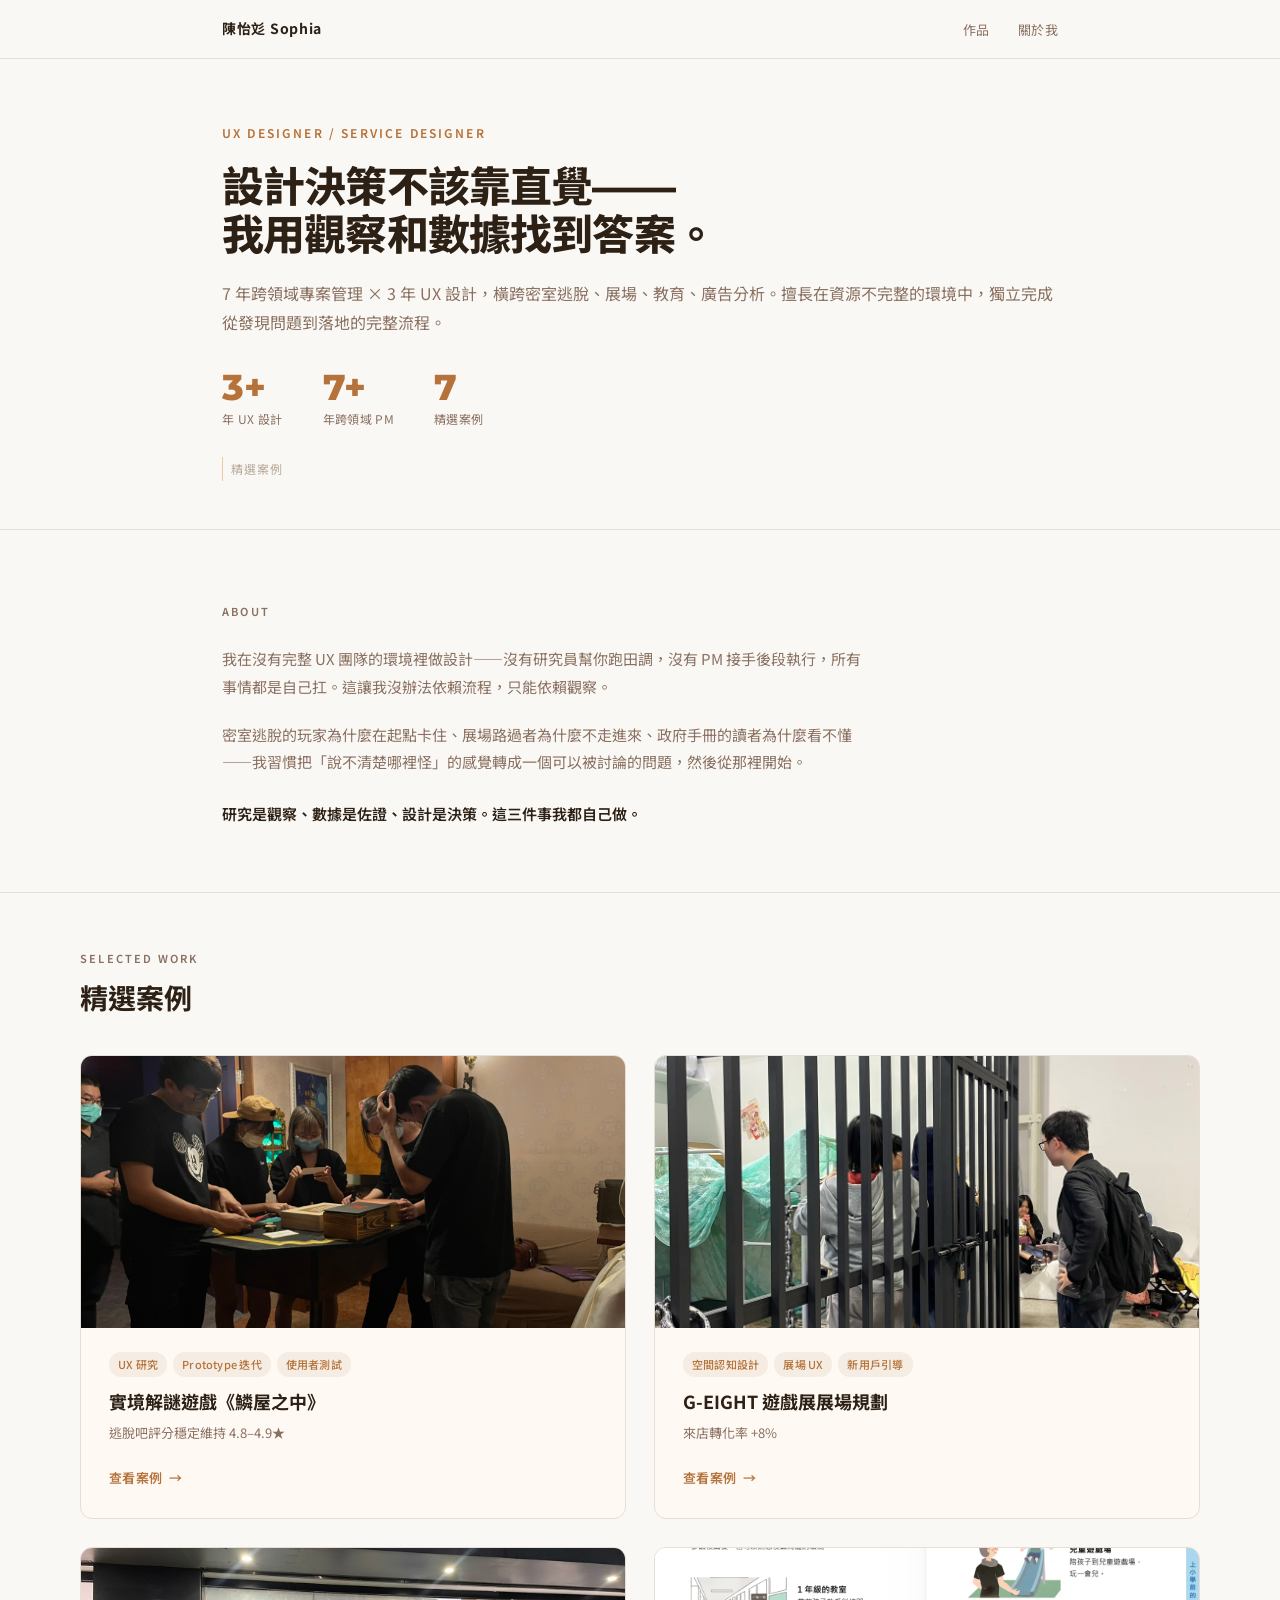
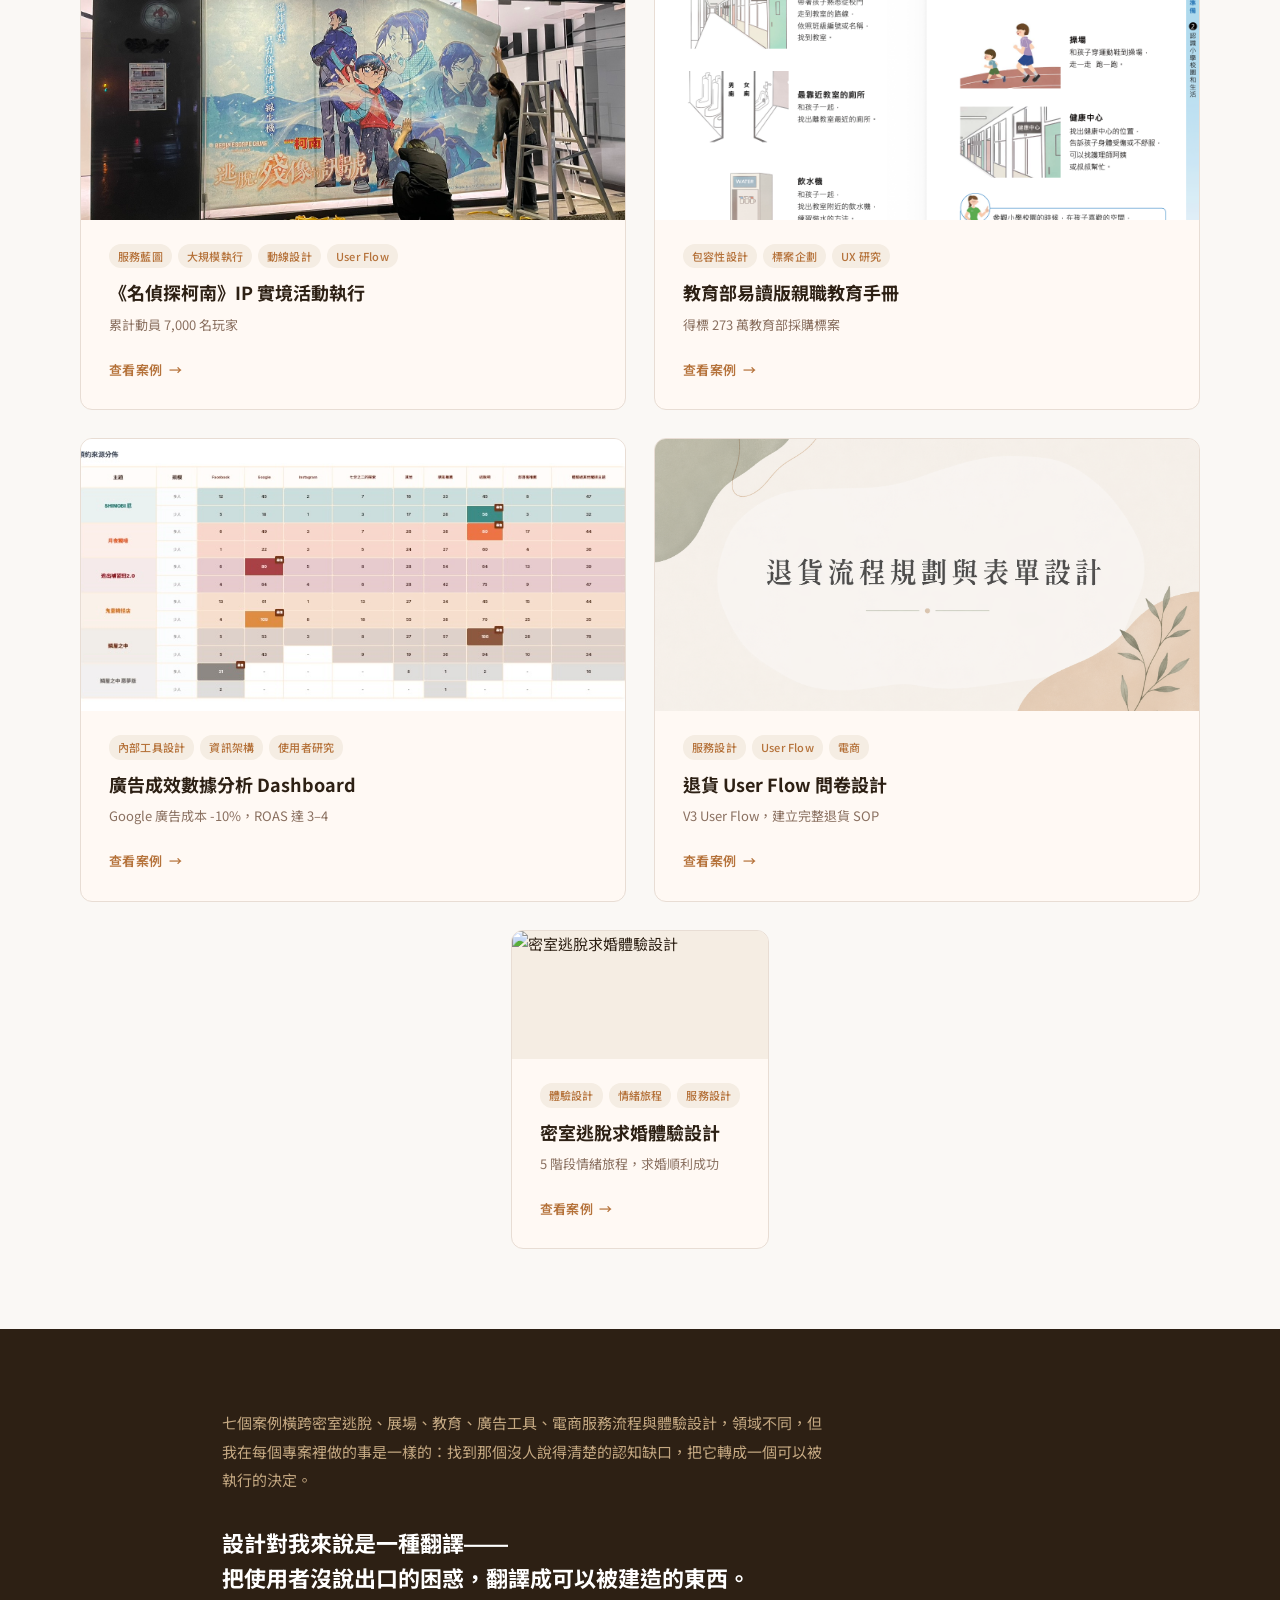
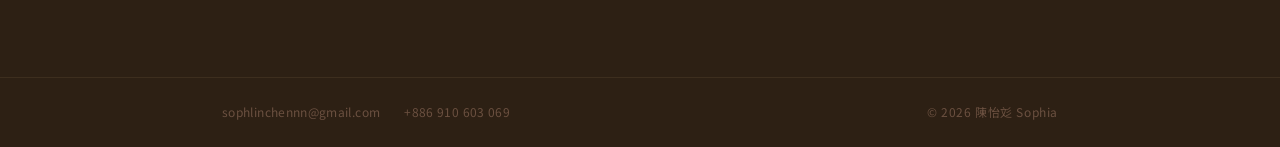
==== commit a697b169: "Update hero stat from 5 to 7 精選案例 Co-Authored-By: Claude Sonnet 4.6 <noreply@anthropic.com>" ====
--- a/index.html
+++ b/index.html
@@ -42,7 +42,7 @@
         <span class="hero-stat-label">年跨領域 PM</span>
       </div>
       <div class="hero-stat">
-        <span class="hero-stat-num">5</span>
+        <span class="hero-stat-num">7</span>
         <span class="hero-stat-label">精選案例</span>
       </div>
     </div>
